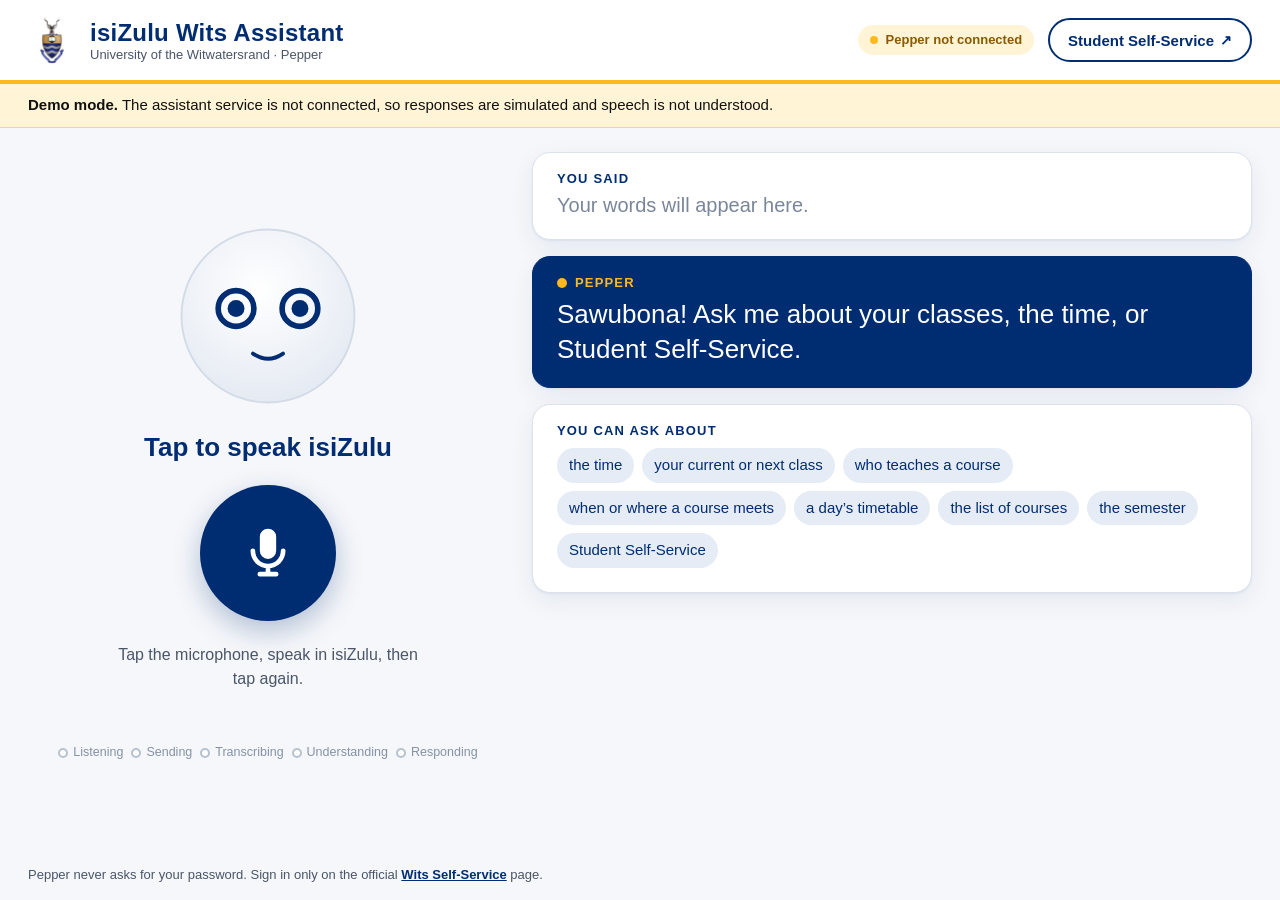
==== pepper_app/html/index.html @ 7b145fdd "Build isiZulu Wits Assistant: tablet UI, backend pipeline, Pepper package - frontend/: Vercel-deploy" ====
<!doctype html>
<html lang="en">
<head>
  <meta charset="utf-8">
  <meta name="viewport" content="width=device-width, initial-scale=1, viewport-fit=cover">
  <title>isiZulu Wits Assistant</title>
  <meta name="description" content="Speak isiZulu to Pepper: the tablet interface for the isiZulu Wits Assistant research project.">
  <meta name="theme-color" content="#002d72">
  <link rel="icon" type="image/png" href="assets/favicon.png">
  <link rel="stylesheet" href="css/styles.css">
</head>
<body data-state="idle" data-mode="student">
  <header class="topbar">
    <button class="brand" id="brand" type="button" title="isiZulu Wits Assistant">
      <img class="brand-crest" src="assets/wits-crest.png" alt="" width="48" height="48">
      <span class="brand-text">
        <span class="brand-title">isiZulu Wits Assistant</span>
        <span class="brand-sub">University of the Witwatersrand &middot; Pepper</span>
      </span>
    </button>
    <div class="topbar-actions">
      <span class="pill" id="connection" data-status="checking">Connecting&hellip;</span>
      <a class="btn btn-outline" id="selfServiceTop" href="https://self-service.wits.ac.za/" target="_blank" rel="noopener noreferrer">
        Student Self-Service<span class="ext" aria-hidden="true">&#8599;</span>
      </a>
    </div>
  </header>

  <div class="banner" id="demoBanner" hidden>
    <strong>Demo mode.</strong> The assistant service is not connected, so responses are simulated and speech is not understood.
  </div>

  <main class="stage">
    <section class="robot-panel" aria-label="Speak to Pepper">
      <div class="pepper" aria-hidden="true">
        <svg viewBox="0 0 200 200" class="pepper-face" focusable="false">
          <defs>
            <radialGradient id="headShade" cx="45%" cy="35%" r="70%">
              <stop offset="0%" stop-color="#ffffff"/>
              <stop offset="100%" stop-color="#e3e9f2"/>
            </radialGradient>
          </defs>
          <circle cx="100" cy="100" r="92" fill="url(#headShade)" stroke="#d3dbe7" stroke-width="2"/>
          <g class="eyes">
            <g class="eye eye-left">
              <circle class="eye-ring" cx="66" cy="92" r="19"/>
              <circle class="eye-core" cx="66" cy="92" r="9"/>
            </g>
            <g class="eye eye-right">
              <circle class="eye-ring" cx="134" cy="92" r="19"/>
              <circle class="eye-core" cx="134" cy="92" r="9"/>
            </g>
          </g>
          <path class="mouth" d="M84 140 Q100 151 116 140"/>
        </svg>
      </div>

      <p class="state-label" id="stateLabel" role="status" aria-live="polite">Tap to speak isiZulu</p>

      <button class="mic" id="micButton" type="button" aria-pressed="false" aria-label="Start speaking">
        <span class="mic-halo" id="micHalo" aria-hidden="true"></span>
        <svg class="mic-icon icon-mic" viewBox="0 0 24 24" aria-hidden="true" focusable="false">
          <path d="M12 15a3.5 3.5 0 0 0 3.5-3.5v-6a3.5 3.5 0 1 0-7 0v6A3.5 3.5 0 0 0 12 15Z"/>
          <path d="M18.5 11.5a6.5 6.5 0 0 1-13 0M12 18v3.5M8.5 21.5h7" fill="none" stroke-width="2" stroke-linecap="round"/>
        </svg>
        <svg class="mic-icon icon-stop" viewBox="0 0 24 24" aria-hidden="true" focusable="false">
          <rect x="6.5" y="6.5" width="11" height="11" rx="2.5"/>
        </svg>
        <span class="mic-spinner" aria-hidden="true"></span>
      </button>

      <p class="mic-hint" id="micHint">Tap the microphone, speak in isiZulu, then tap again.</p>
      <p class="timer" id="timer" aria-hidden="true">0:00</p>

      <ol class="steps" id="steps" aria-label="Progress">
        <li data-step="listening"><span class="dot"></span>Listening</li>
        <li data-step="uploading"><span class="dot"></span>Sending</li>
        <li data-step="transcribing"><span class="dot"></span>Transcribing</li>
        <li data-step="classifying"><span class="dot"></span>Understanding</li>
        <li data-step="executing"><span class="dot"></span>Responding</li>
      </ol>
    </section>

    <section class="conversation" aria-label="Conversation">
      <article class="card card-heard">
        <h2 class="card-label">You said</h2>
        <p class="transcript is-empty" id="transcript">Your words will appear here.</p>
      </article>

      <article class="card card-reply">
        <h2 class="card-label"><span class="speaker-dot" aria-hidden="true"></span>Pepper</h2>
        <p class="response" id="response">Sawubona! Ask me about your classes, the time, or Student Self-Service.</p>
      </article>

      <article class="card card-result" id="resultCard" hidden></article>

      <article class="card card-tips" id="tips">
        <h2 class="card-label">You can ask about</h2>
        <ul class="chips">
          <li>the time</li>
          <li>your current or next class</li>
          <li>who teaches a course</li>
          <li>when or where a course meets</li>
          <li>a day&rsquo;s timetable</li>
          <li>the list of courses</li>
          <li>the semester</li>
          <li>Student Self-Service</li>
        </ul>
      </article>
    </section>
  </main>

  <section class="research" id="research" hidden aria-label="Research panel">
    <div class="research-head">
      <h2>Research mode</h2>
      <p class="research-note">Technical details for controlled sessions. Students never see this panel.</p>
      <button class="btn btn-outline btn-small" id="exitResearch" type="button">Exit research mode</button>
    </div>

    <div class="research-grid">
      <div class="panel">
        <h3>Pipeline</h3>
        <div class="field">
          <span class="field-label" id="branchLabel">Intent branch</span>
          <div class="segmented" role="radiogroup" aria-labelledby="branchLabel" id="branchControl">
            <button type="button" role="radio" data-value="A" aria-checked="true">Branch A</button>
            <button type="button" role="radio" data-value="B" aria-checked="false">Branch B</button>
            <button type="button" role="radio" data-value="both" aria-checked="false">Compare both</button>
          </div>
          <p class="help" id="branchHelp">A: isiZulu &rarr; English translation &rarr; English classifier.</p>
        </div>
        <div class="field" id="primaryField" hidden>
          <label class="field-label" for="primarySelect">Pepper executes</label>
          <select id="primarySelect">
            <option value="A">Branch A prediction</option>
            <option value="B">Branch B prediction</option>
          </select>
        </div>
        <div class="field">
          <label class="field-label" for="sessionId">Session ID</label>
          <div class="input-row">
            <input id="sessionId" type="text" autocomplete="off" spellcheck="false">
            <button class="btn btn-outline btn-small" id="newSession" type="button">New</button>
          </div>
        </div>
        <label class="check"><input type="checkbox" id="logTrials"> Log trials to the research CSV</label>
        <label class="check"><input type="checkbox" id="saveAudio"> Save audio with logged trials</label>
        <label class="check"><input type="checkbox" id="speakAloud"> Read responses aloud in this browser</label>
      </div>

      <div class="panel">
        <h3>Ground truth <span class="muted">(optional)</span></h3>
        <div class="field">
          <label class="field-label" for="refTranscript">Reference transcript</label>
          <input id="refTranscript" type="text" autocomplete="off" spellcheck="false" placeholder="What the participant actually said">
        </div>
        <div class="field">
          <label class="field-label" for="trueIntent">True intent</label>
          <select id="trueIntent"><option value="">&mdash; not labelled &mdash;</option></select>
        </div>
        <div class="field-pair">
          <div class="field">
            <label class="field-label" for="trueCourse">True course</label>
            <select id="trueCourse"><option value="">&mdash;</option></select>
          </div>
          <div class="field">
            <label class="field-label" for="trueWeekday">True weekday</label>
            <select id="trueWeekday">
              <option value="">&mdash;</option>
              <option value="monday">Monday</option><option value="tuesday">Tuesday</option>
              <option value="wednesday">Wednesday</option><option value="thursday">Thursday</option>
              <option value="friday">Friday</option><option value="saturday">Saturday</option>
              <option value="sunday">Sunday</option><option value="today">Today</option>
              <option value="tomorrow">Tomorrow</option>
            </select>
          </div>
        </div>
        <label class="check"><input type="checkbox" id="clearTruth" checked> Clear after each trial</label>
      </div>

      <div class="panel">
        <h3>Bypass ASR</h3>
        <p class="help">Developer fallback: send a typed transcript straight to the intent branch(es).</p>
        <form id="textForm" class="field">
          <label class="field-label" for="textInput">Transcript</label>
          <textarea id="textInput" rows="2" spellcheck="false" placeholder="e.g. a verified isiZulu command"></textarea>
          <button class="btn btn-primary btn-small" type="submit">Send transcript</button>
        </form>
      </div>

      <div class="panel">
        <h3>Backend</h3>
        <form id="apiForm" class="field">
          <label class="field-label" for="apiUrl">API base URL</label>
          <div class="input-row">
            <input id="apiUrl" type="url" autocomplete="off" spellcheck="false">
            <button class="btn btn-outline btn-small" type="submit">Connect</button>
          </div>
        </form>
        <dl class="engines" id="engines"><dt>Status</dt><dd>Checking&hellip;</dd></dl>
        <p class="warning" id="devWarning" hidden>Development stand-ins are active. Their output is for plumbing tests only and is excluded from reports.</p>
      </div>

      <div class="panel panel-wide">
        <h3>Last trial</h3>
        <div id="trialDetail"><p class="muted">No trial yet.</p></div>
      </div>

      <div class="panel panel-wide">
        <div class="panel-head">
          <h3>This session</h3>
          <div class="panel-actions">
            <a class="btn btn-outline btn-small" id="exportCsv" href="#" target="_blank" rel="noopener">Download research CSV</a>
            <button class="btn btn-outline btn-small" id="exportJson" type="button">Download session JSON</button>
          </div>
        </div>
        <div id="history"><p class="muted">Trials you run appear here.</p></div>
      </div>
    </div>
  </section>

  <footer class="footer">
    <p>Pepper never asks for your password. Sign in only on the official
      <a href="https://self-service.wits.ac.za/" target="_blank" rel="noopener noreferrer">Wits Self-Service</a> page.</p>
    <p class="sample-note" id="sampleNote" hidden>Timetable shows sample data.</p>
  </footer>

  <script src="js/env.js"></script>
  <script src="js/config.js"></script>
  <script src="js/api.js"></script>
  <script src="js/recorder.js"></script>
  <script src="js/pepper.js"></script>
  <script src="js/demo.js"></script>
  <script src="js/ui.js"></script>
  <script src="js/app.js"></script>
</body>
</html>
---- pepper_app/html/css/styles.css ----
/* isiZulu Wits Assistant: tablet interface styles.
   Custom properties are used for maintainability; scripts/sync_pepper_html.py
   inlines them for the Pepper copy so older tablet WebViews render correctly.
   Layout uses flexbox and margins (no CSS grid / flex gap) for the same reason. */

/* Heading font. Proprietary font files are NOT committed: drop licensed files
   into assets/fonts/ (see assets/fonts/README.md). Missing files fall back. */
@font-face {
  font-family: "Europa Grotesk SH";
  font-weight: 700;
  font-style: normal;
  font-display: swap;
  src: local("Europa Grotesk SH Bold"), local("EuropaGroteskSH-Bold"),
       url("../assets/fonts/EuropaGroteskSH-Bold.woff2") format("woff2"),
       url("../assets/fonts/EuropaGroteskSH-Bold.woff") format("woff");
}
@font-face {
  font-family: "Grotesk";
  font-weight: 700;
  font-style: normal;
  font-display: swap;
  src: local("Grotesk Medium"), local("Grotesk-Medium"),
       url("../assets/fonts/Grotesk-Medium.ttf") format("truetype");
}

:root {
  --blue: #002d72;
  --blue-dark: #00204f;
  --blue-soft: #e6ecf6;
  --gold: #ffb91c;
  --gold-dark: #8a5a00;
  --gold-soft: #fff4d6;
  --white: #ffffff;
  --ink: #111111;
  --ink-muted: #4a5568;
  --bg: #f5f7fa;
  --line: #dbe2ec;
  --danger: #b42318;
  --danger-soft: #fdecea;
  --ok: #1d7a46;
  --ok-soft: #e5f4ec;

  --font-heading: "Europa Grotesk SH", "Grotesk", "Arial Narrow", Arial, sans-serif;
  --font-body: -apple-system, BlinkMacSystemFont, "Segoe UI", Roboto, "Helvetica Neue", Arial, sans-serif;
  --font-mono: ui-monospace, SFMono-Regular, Menlo, Consolas, monospace;

  --radius: 18px;
  --radius-small: 10px;
  --shadow: 0 1px 2px rgba(0, 45, 114, 0.06), 0 8px 24px rgba(0, 45, 114, 0.07);
}

*, *::before, *::after { box-sizing: border-box; }

html { -webkit-text-size-adjust: 100%; }

body {
  margin: 0;
  min-height: 100vh;
  display: flex;
  flex-direction: column;
  background: #f5f7fa;
  color: #111111;
  font-family: -apple-system, BlinkMacSystemFont, "Segoe UI", Roboto, "Helvetica Neue", Arial, sans-serif;
  font-size: 16px;
  line-height: 1.5;
  -webkit-font-smoothing: antialiased;
}

h1, h2, h3 { font-family: "Europa Grotesk SH", "Grotesk", "Arial Narrow", Arial, sans-serif; font-weight: 700; margin: 0; line-height: 1.2; }

[hidden] { display: none !important; }

a { color: #002d72; }

:focus { outline: none; }
:focus-visible { outline: 3px solid #ffb91c; outline-offset: 3px; }
button:focus-visible, a:focus-visible { outline: 3px solid #ffb91c; outline-offset: 3px; }

/* ---------- Buttons ---------- */
.btn {
  display: inline-flex;
  align-items: center;
  justify-content: center;
  min-height: 44px;
  padding: 0 18px;
  border-radius: 999px;
  border: 2px solid transparent;
  font: 600 15px/1 -apple-system, BlinkMacSystemFont, "Segoe UI", Roboto, "Helvetica Neue", Arial, sans-serif;
  text-decoration: none;
  cursor: pointer;
  white-space: nowrap;
  -webkit-tap-highlight-color: transparent;
}
.btn-primary { background: #002d72; color: #ffffff; }
.btn-primary:hover { background: #00204f; }
.btn-gold { background: #ffb91c; color: #111111; }
.btn-gold:hover { background: #f2aa00; }
.btn-outline { background: #ffffff; color: #002d72; border-color: #002d72; }
.btn-outline:hover { background: #e6ecf6; }
.btn-small { min-height: 36px; padding: 0 14px; font-size: 14px; }
.btn-large { min-height: 56px; padding: 0 28px; font-size: 18px; }
.ext { margin-left: 6px; font-size: 0.95em; }

/* ---------- Top bar ---------- */
.topbar {
  display: flex;
  align-items: center;
  justify-content: space-between;
  padding: 12px 28px;
  background: #ffffff;
  border-bottom: 4px solid #ffb91c;
}
.brand {
  display: flex;
  align-items: center;
  padding: 4px 8px 4px 0;
  border: 0;
  background: none;
  color: inherit;
  text-align: left;
  cursor: default;
  -webkit-user-select: none;
  user-select: none;
  -webkit-touch-callout: none;
  -webkit-tap-highlight-color: transparent;
}
.brand-crest { width: 48px; height: 48px; object-fit: contain; margin-right: 14px; }
.brand-text { display: flex; flex-direction: column; }
.brand-title { font-family: "Europa Grotesk SH", "Grotesk", "Arial Narrow", Arial, sans-serif; font-weight: 700; font-size: 24px; color: #002d72; letter-spacing: 0.01em; }
.brand-sub { font-size: 13px; color: #4a5568; }
.topbar-actions { display: flex; align-items: center; }
.topbar-actions > * + * { margin-left: 14px; }

.pill {
  display: inline-flex;
  align-items: center;
  height: 30px;
  padding: 0 12px;
  border-radius: 999px;
  background: #f5f7fa;
  color: #4a5568;
  font-size: 13px;
  font-weight: 600;
  white-space: nowrap;
}
.pill::before {
  content: "";
  width: 8px; height: 8px;
  margin-right: 8px;
  border-radius: 50%;
  background: #9aa5b5;
}
.pill[data-status="connected"] { background: #e5f4ec; color: #1d7a46; }
.pill[data-status="connected"]::before { background: #1d7a46; }
.pill[data-status="demo"] { background: #fff4d6; color: #8a5a00; }
.pill[data-status="demo"]::before { background: #ffb91c; }
.pill[data-status="pepper"] { background: #e6ecf6; color: #002d72; }
.pill[data-status="pepper"]::before { background: #002d72; }

.banner {
  padding: 10px 28px;
  background: #fff4d6;
  color: #111111;
  font-size: 15px;
  border-bottom: 1px solid #f3d98c;
}

/* ---------- Main stage ---------- */
.stage {
  flex: 1 0 auto;
  display: flex;
  align-items: stretch;
  padding: 24px 28px;
}

.robot-panel {
  flex: 0 0 40%;
  max-width: 480px;
  display: flex;
  flex-direction: column;
  align-items: center;
  justify-content: center;
  padding: 16px 8px 8px;
  margin-right: 24px;
  text-align: center;
}

.conversation {
  flex: 1 1 auto;
  min-width: 0;
  display: flex;
  flex-direction: column;
}
.conversation > .card + .card { margin-top: 16px; }

/* ---------- Pepper face ---------- */
.pepper { width: 188px; height: 188px; }
.pepper-face { width: 100%; height: 100%; display: block; }
.eye { transform-box: fill-box; transform-origin: center; animation: blink 6s infinite; }
.eye-ring { fill: none; stroke: #002d72; stroke-width: 6; transition: stroke 0.3s; }
.eye-core { fill: #002d72; transition: fill 0.3s; }
.mouth { fill: none; stroke: #002d72; stroke-width: 4; stroke-linecap: round; }

@keyframes blink {
  0%, 92%, 100% { transform: scaleY(1); }
  95% { transform: scaleY(0.1); }
}
@keyframes spin { to { transform: rotate(360deg); } }
@keyframes pulse {
  0% { transform: scale(1); opacity: 0.55; }
  100% { transform: scale(1.55); opacity: 0; }
}
@keyframes glow {
  0%, 100% { opacity: 1; }
  50% { opacity: 0.45; }
}

body[data-state="listening"] .eye-ring { stroke: #ffb91c; }
body[data-state="listening"] .eye-core { fill: #ffb91c; }
body[data-state="listening"] .eye { animation: none; }

body[data-state="uploading"] .eye-ring,
body[data-state="transcribing"] .eye-ring,
body[data-state="classifying"] .eye-ring,
body[data-state="executing"] .eye-ring {
  stroke-dasharray: 30 10;
  transform-box: fill-box;
  transform-origin: center;
  animation: spin 1.4s linear infinite;
}
body[data-state="uploading"] .eye,
body[data-state="transcribing"] .eye,
body[data-state="classifying"] .eye,
body[data-state="executing"] .eye { animation: none; }

body[data-state="error"] .eye-ring { stroke: #9aa5b5; }
body[data-state="error"] .eye-core { fill: #9aa5b5; }

/* ---------- State label & mic ---------- */
.state-label {
  margin: 18px 0 18px;
  min-height: 34px;
  font-family: "Europa Grotesk SH", "Grotesk", "Arial Narrow", Arial, sans-serif;
  font-weight: 700;
  font-size: 26px;
  color: #002d72;
}
body[data-state="error"] .state-label { color: #b42318; }

.mic {
  position: relative;
  width: 136px;
  height: 136px;
  border-radius: 50%;
  border: 0;
  background: #002d72;
  color: #ffffff;
  cursor: pointer;
  box-shadow: 0 10px 28px rgba(0, 45, 114, 0.28);
  transition: background 0.2s, transform 0.15s;
  -webkit-tap-highlight-color: transparent;
}
.mic:hover { background: #00204f; }
.mic:active { transform: scale(0.97); }
.mic:focus-visible { outline: 4px solid #ffb91c; outline-offset: 6px; }
.mic[disabled] { cursor: progress; }

.mic-icon { position: relative; width: 56px; height: 56px; fill: currentColor; stroke: currentColor; z-index: 1; }
.mic-icon.icon-mic path:first-child { stroke: none; }
.icon-stop { display: none; stroke: none; }

.mic-halo {
  position: absolute;
  top: 0; left: 0; right: 0; bottom: 0;
  border-radius: 50%;
  background: #ffb91c;
  opacity: 0;
  transition: transform 0.08s linear;
}

.mic-spinner {
  display: none;
  position: absolute;
  top: -8px; left: -8px; right: -8px; bottom: -8px;
  border-radius: 50%;
  border: 5px solid rgba(0, 45, 114, 0.15);
  border-top-color: #ffb91c;
  animation: spin 0.9s linear infinite;
}

body[data-state="listening"] .mic { background: #ffb91c; color: #002d72; }
body[data-state="listening"] .icon-mic { display: none; }
body[data-state="listening"] .icon-stop { display: block; margin: 0 auto; }
body[data-state="listening"] .mic-halo { opacity: 0.35; animation: pulse 1.6s ease-out infinite; }

body[data-state="uploading"] .mic,
body[data-state="transcribing"] .mic,
body[data-state="classifying"] .mic,
body[data-state="executing"] .mic { background: #6f86ad; box-shadow: none; }
body[data-state="uploading"] .mic-spinner,
body[data-state="transcribing"] .mic-spinner,
body[data-state="classifying"] .mic-spinner,
body[data-state="executing"] .mic-spinner { display: block; }

.mic-hint { margin: 22px 0 0; color: #4a5568; font-size: 16px; max-width: 320px; }
.timer {
  margin: 6px 0 0;
  min-height: 24px;
  font: 600 18px/24px ui-monospace, SFMono-Regular, Menlo, Consolas, monospace;
  color: #002d72;
  visibility: hidden;
}
body[data-state="listening"] .timer { visibility: visible; }

/* ---------- Progress steps ---------- */
.steps {
  display: flex;
  flex-wrap: wrap;
  justify-content: center;
  list-style: none;
  margin: 18px 0 0;
  padding: 0;
  font-size: 12.5px;
  color: #8592a6;
}
.steps li { display: flex; align-items: center; margin: 4px; white-space: nowrap; }
.steps .dot {
  width: 10px; height: 10px;
  margin-right: 5px;
  border-radius: 50%;
  border: 2px solid #b6c1d1;
  background: #ffffff;
}
.steps li[data-status="active"] { color: #002d72; font-weight: 700; }
.steps li[data-status="active"] .dot { border-color: #ffb91c; background: #ffb91c; animation: glow 1s ease-in-out infinite; }
.steps li[data-status="done"] { color: #002d72; }
.steps li[data-status="done"] .dot { border-color: #002d72; background: #002d72; }
.steps li[data-status="failed"] { color: #b42318; font-weight: 700; }
.steps li[data-status="failed"] .dot { border-color: #b42318; background: #b42318; }

/* ---------- Cards ---------- */
.card {
  background: #ffffff;
  border: 1px solid #dbe2ec;
  border-radius: 18px;
  padding: 18px 24px 20px;
  box-shadow: 0 1px 2px rgba(0, 45, 114, 0.06), 0 8px 24px rgba(0, 45, 114, 0.07);
}
.card-label {
  display: flex;
  align-items: center;
  margin-bottom: 6px;
  font-size: 13px;
  letter-spacing: 0.09em;
  text-transform: uppercase;
  color: #002d72;
}
.transcript { margin: 0; font-size: 24px; line-height: 1.35; color: #111111; word-wrap: break-word; }
.transcript.is-empty { color: #7a8699; font-size: 20px; }

.card-reply { background: #002d72; border-color: #002d72; color: #ffffff; }
.card-reply .card-label { color: #ffb91c; }
.speaker-dot { width: 10px; height: 10px; margin-right: 8px; border-radius: 50%; background: #ffb91c; }
.response { margin: 0; font-size: 26px; line-height: 1.35; font-weight: 500; }
body[data-state="error"] .card-reply { background: #ffffff; border-color: #b42318; color: #111111; }
body[data-state="error"] .card-reply .card-label { color: #b42318; }
body[data-state="error"] .speaker-dot { background: #b42318; }

.chips { display: flex; flex-wrap: wrap; list-style: none; margin: 4px -4px 0; padding: 0; }
.chips li {
  margin: 4px;
  padding: 6px 12px;
  border-radius: 999px;
  background: #e6ecf6;
  color: #002d72;
  font-size: 15px;
}

/* ---------- Result card ---------- */
.result-head { display: flex; align-items: baseline; flex-wrap: wrap; margin-bottom: 10px; }
.code-badge {
  display: inline-block;
  margin-right: 12px;
  padding: 3px 10px;
  border-radius: 8px;
  background: #ffb91c;
  color: #111111;
  font: 700 15px/1.4 ui-monospace, SFMono-Regular, Menlo, Consolas, monospace;
}
.result-title { font-size: 22px; color: #002d72; }
.result-meta { margin: 0 0 10px; color: #4a5568; }
.result-meta strong { color: #111111; }
.big-clock { font-family: "Europa Grotesk SH", "Grotesk", "Arial Narrow", Arial, sans-serif; font-weight: 700; font-size: 64px; line-height: 1; color: #002d72; }
.big-date { margin-top: 6px; color: #4a5568; font-size: 18px; }

.table { width: 100%; border-collapse: collapse; font-size: 16px; }
.table th, .table td { padding: 9px 10px; text-align: left; border-bottom: 1px solid #dbe2ec; vertical-align: top; }
.table th { font-size: 12px; text-transform: uppercase; letter-spacing: 0.06em; color: #4a5568; font-weight: 700; }
.table tr.is-highlight td { background: #fff4d6; }
.table .mono { font-family: ui-monospace, SFMono-Regular, Menlo, Consolas, monospace; font-size: 14px; }
.course-list { list-style: none; margin: 0; padding: 0; }
.course-list li { display: flex; align-items: center; padding: 8px 0; border-bottom: 1px solid #dbe2ec; }
.course-list li:last-child { border-bottom: 0; }
.link-card p { margin: 10px 0 0; color: #4a5568; font-size: 15px; }

/* ---------- Research panel ---------- */
.research {
  margin: 0 28px 24px;
  padding: 20px 24px 24px;
  background: #ffffff;
  border: 2px dashed #b6c1d1;
  border-radius: 18px;
}
.research-head { display: flex; align-items: center; flex-wrap: wrap; margin-bottom: 14px; }
.research-head h2 { font-size: 22px; color: #002d72; margin-right: 16px; }
.research-note { flex: 1 1 260px; margin: 0; color: #4a5568; font-size: 14px; }
.research-grid { display: flex; flex-wrap: wrap; margin: 0 -8px; }
.panel {
  flex: 1 1 280px;
  min-width: 0;
  margin: 8px;
  padding: 16px 18px;
  border: 1px solid #dbe2ec;
  border-radius: 10px;
  background: #fbfcfe;
}
.panel-wide { flex-basis: 100%; }
.panel h3 { font-size: 16px; color: #002d72; margin-bottom: 10px; }
.panel-head { display: flex; align-items: center; justify-content: space-between; flex-wrap: wrap; margin-bottom: 8px; }
.panel-head h3 { margin-bottom: 0; }
.panel-actions > * { margin: 4px 0 4px 8px; }
.muted { color: #4a5568; font-weight: 400; }
.help { margin: 6px 0 0; color: #4a5568; font-size: 13px; }
.warning { margin: 10px 0 0; padding: 8px 10px; border-radius: 8px; background: #fff4d6; color: #111111; font-size: 13px; }

.field { margin-bottom: 12px; }
.field-label { display: block; margin-bottom: 4px; font-size: 13px; font-weight: 600; color: #111111; }
.field-pair { display: flex; margin: 0 -6px; }
.field-pair > .field { flex: 1 1 0; min-width: 0; margin-left: 6px; margin-right: 6px; }
.input-row { display: flex; }
.input-row > input { flex: 1 1 auto; min-width: 0; margin-right: 8px; }

input[type="text"], input[type="url"], select, textarea {
  width: 100%;
  min-height: 38px;
  padding: 7px 10px;
  border: 1px solid #b6c1d1;
  border-radius: 8px;
  background: #ffffff;
  color: #111111;
  font: 15px/1.4 -apple-system, BlinkMacSystemFont, "Segoe UI", Roboto, "Helvetica Neue", Arial, sans-serif;
}
textarea { resize: vertical; margin-bottom: 8px; }
input:focus-visible, select:focus-visible, textarea:focus-visible { outline: 3px solid #ffb91c; outline-offset: 1px; border-color: #002d72; }

.check { display: flex; align-items: center; margin: 6px 0; font-size: 14px; cursor: pointer; }
.check input { width: 18px; height: 18px; margin: 0 8px 0 0; accent-color: #002d72; }

.segmented { display: flex; border: 2px solid #002d72; border-radius: 10px; overflow: hidden; }
.segmented button {
  flex: 1 1 0;
  min-height: 38px;
  padding: 0 8px;
  border: 0;
  border-left: 1px solid #002d72;
  background: #ffffff;
  color: #002d72;
  font: 600 14px/1 -apple-system, BlinkMacSystemFont, "Segoe UI", Roboto, "Helvetica Neue", Arial, sans-serif;
  cursor: pointer;
}
.segmented button:first-child { border-left: 0; }
.segmented button[aria-checked="true"] { background: #002d72; color: #ffffff; }
.segmented button:focus-visible { outline-offset: -4px; }

.engines { display: flex; flex-wrap: wrap; margin: 4px 0 0; font-size: 13px; }
.engines dt { flex: 0 0 38%; margin: 0; padding: 3px 0; color: #4a5568; }
.engines dd { flex: 0 0 62%; margin: 0; padding: 3px 0; font-family: ui-monospace, SFMono-Regular, Menlo, Consolas, monospace; word-break: break-word; }

.detail-table { width: 100%; border-collapse: collapse; font-size: 14px; }
.detail-table th, .detail-table td { padding: 7px 8px; border-bottom: 1px solid #dbe2ec; text-align: left; vertical-align: top; }
.detail-table th { width: 22%; color: #4a5568; font-weight: 600; }
.detail-table thead th { color: #002d72; font-size: 13px; text-transform: uppercase; letter-spacing: 0.05em; }
.detail-table td { font-family: ui-monospace, SFMono-Regular, Menlo, Consolas, monospace; font-size: 13px; word-break: break-word; }
.detail-table td.text { font-family: -apple-system, BlinkMacSystemFont, "Segoe UI", Roboto, "Helvetica Neue", Arial, sans-serif; font-size: 14px; }
.table-scroll { overflow-x: auto; -webkit-overflow-scrolling: touch; }

.tag { display: inline-block; padding: 2px 8px; border-radius: 6px; font: 700 12px/1.5 -apple-system, BlinkMacSystemFont, "Segoe UI", Roboto, "Helvetica Neue", Arial, sans-serif; }
.tag-ok { background: #e5f4ec; color: #1d7a46; }
.tag-bad { background: #fdecea; color: #b42318; }
.tag-warn { background: #fff4d6; color: #8a5a00; }
.tag-neutral { background: #e6ecf6; color: #002d72; }

/* ---------- Footer ---------- */
.footer {
  display: flex;
  flex-wrap: wrap;
  justify-content: space-between;
  padding: 10px 28px 14px;
  color: #4a5568;
  font-size: 13px;
}
.footer p { margin: 2px 0; }
.footer a { font-weight: 600; }
.detail-table .tag { white-space: nowrap; }
.sample-note { font-weight: 600; color: #8a5a00; }

/* ---------- Responsive ---------- */
@media (max-width: 900px) {
  .stage { flex-direction: column; padding: 16px; }
  .robot-panel { flex: none; max-width: none; margin: 0 0 16px; padding: 8px 0; }
  .pepper { width: 140px; height: 140px; }
  .topbar { padding: 10px 16px; }
  .research { margin: 0 16px 16px; padding: 16px; }
  .banner, .footer { padding-left: 16px; padding-right: 16px; }
}
@media (max-width: 600px) {
  .brand-sub { display: none; }
  .brand-title { font-size: 19px; }
  .brand-crest { width: 40px; height: 40px; margin-right: 10px; }
  #selfServiceTop { display: none; }
  .state-label { font-size: 22px; margin: 12px 0; }
  .mic { width: 112px; height: 112px; }
  .mic-icon { width: 46px; height: 46px; }
  .transcript { font-size: 20px; }
  .response { font-size: 21px; }
  .card { padding: 14px 16px 16px; }
  .field-pair { display: block; margin: 0; }
  .field-pair > .field { margin-left: 0; margin-right: 0; }
  .big-clock { font-size: 48px; }
}
@media (prefers-reduced-motion: reduce) {
  *, *::before, *::after { animation-duration: 0.001s !important; animation-iteration-count: 1 !important; transition: none !important; }
}
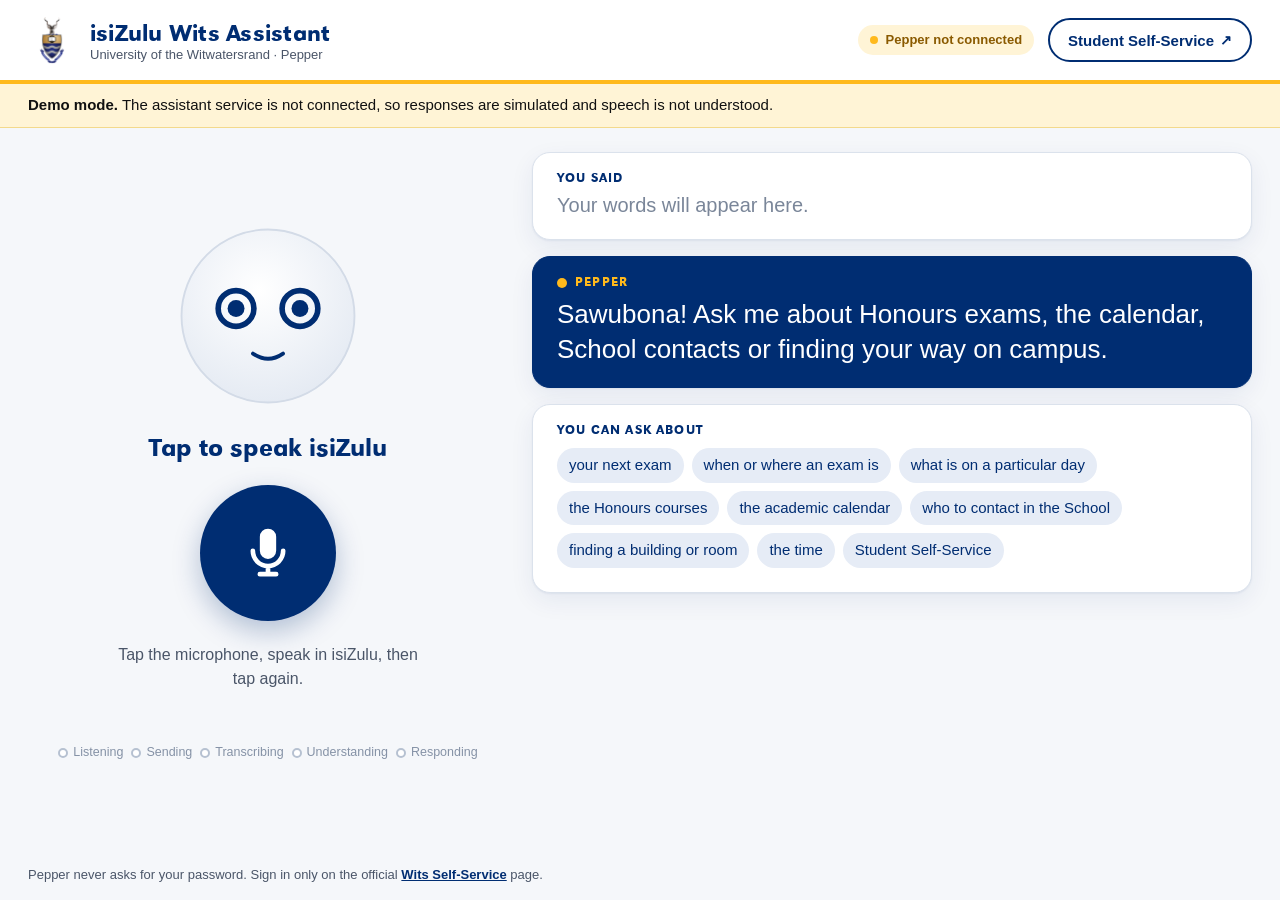
==== commit b73c2a11: "Replace sample data with real Wits data; add contacts and directions - courses.json: the 11 Honours " ====
--- a/pepper_app/html/index.html
+++ b/pepper_app/html/index.html
@@ -89,7 +89,7 @@
 
       <article class="card card-reply">
         <h2 class="card-label"><span class="speaker-dot" aria-hidden="true"></span>Pepper</h2>
-        <p class="response" id="response">Sawubona! Ask me about your classes, the time, or Student Self-Service.</p>
+        <p class="response" id="response">Sawubona! Ask me about Honours exams, the calendar, School contacts or finding your way on campus.</p>
       </article>
 
       <article class="card card-result" id="resultCard" hidden></article>
@@ -97,13 +97,14 @@
       <article class="card card-tips" id="tips">
         <h2 class="card-label">You can ask about</h2>
         <ul class="chips">
+          <li>your next exam</li>
+          <li>when or where an exam is</li>
+          <li>what is on a particular day</li>
+          <li>the Honours courses</li>
+          <li>the academic calendar</li>
+          <li>who to contact in the School</li>
+          <li>finding a building or room</li>
           <li>the time</li>
-          <li>your current or next class</li>
-          <li>who teaches a course</li>
-          <li>when or where a course meets</li>
-          <li>a day&rsquo;s timetable</li>
-          <li>the list of courses</li>
-          <li>the semester</li>
           <li>Student Self-Service</li>
         </ul>
       </article>
--- a/pepper_app/html/css/styles.css
+++ b/pepper_app/html/css/styles.css
@@ -403,6 +403,61 @@
 .course-list li:last-child { border-bottom: 0; }
 .link-card p { margin: 10px 0 0; color: #4a5568; font-size: 15px; }
 
+.kind-note { color: #4a5568; font-size: 14px; }
+.exam { margin-top: 12px; padding: 12px 14px; border-left: 5px solid #ffb91c; border-radius: 8px; background: #fff4d6; }
+.exam p { margin: 0; }
+.exam-kind { font-size: 12px; font-weight: 700; letter-spacing: 0.06em; text-transform: uppercase; color: #8a5a00; }
+.exam-when { margin-top: 2px !important; font-size: 18px; }
+.exam-where { margin-top: 2px !important; color: #4a5568; }
+
+.contact + .contact { margin-top: 14px; padding-top: 14px; border-top: 1px solid #dbe2ec; }
+.contact-role { margin: 0 0 2px; font-size: 12px; font-weight: 700; letter-spacing: 0.06em; text-transform: uppercase; color: #8a5a00; }
+.contact-lines { list-style: none; margin: 6px 0 0; padding: 0; font-size: 16px; }
+.contact-lines li { padding: 2px 0; }
+
+.campus-map { margin: 14px 0 0; }
+.map-scroll {
+  position: relative;
+  height: 340px;
+  overflow: auto;
+  -webkit-overflow-scrolling: touch;
+  border: 1px solid #dbe2ec;
+  border-radius: 10px;
+  background: #e9edf2;
+}
+.map-frame { position: relative; width: 1500px; }
+.map-frame img { display: block; width: 100%; height: auto; }
+.map-scroll.is-full { height: auto; overflow: hidden; }
+.map-scroll.is-full .map-frame { width: 100%; }
+.pin { position: absolute; width: 0; height: 0; }
+.pin-dot {
+  position: absolute;
+  left: -11px; top: -11px;
+  width: 22px; height: 22px;
+  border-radius: 50%;
+  border: 4px solid #ffffff;
+  box-shadow: 0 0 0 2px rgba(0, 0, 0, 0.25), 0 2px 6px rgba(0, 0, 0, 0.3);
+}
+.pin-target .pin-dot { background: #b42318; animation: glow 1.2s ease-in-out infinite; }
+.pin-here .pin-dot { background: #002d72; }
+.pin-label {
+  position: absolute;
+  left: 16px; top: -12px;
+  padding: 2px 8px;
+  border-radius: 6px;
+  background: #ffffff;
+  color: #111111;
+  font-size: 13px;
+  font-weight: 700;
+  white-space: nowrap;
+  box-shadow: 0 1px 4px rgba(0, 0, 0, 0.25);
+}
+.campus-map figcaption { display: flex; flex-wrap: wrap; align-items: center; margin-top: 8px; font-size: 14px; color: #4a5568; }
+.campus-map figcaption > * { margin: 4px 14px 4px 0; }
+.legend::before { content: ""; display: inline-block; width: 12px; height: 12px; margin-right: 6px; border-radius: 50%; vertical-align: -1px; }
+.legend-here::before { background: #002d72; }
+.legend-target::before { background: #b42318; }
+
 /* ---------- Research panel ---------- */
 .research {
   margin: 0 28px 24px;
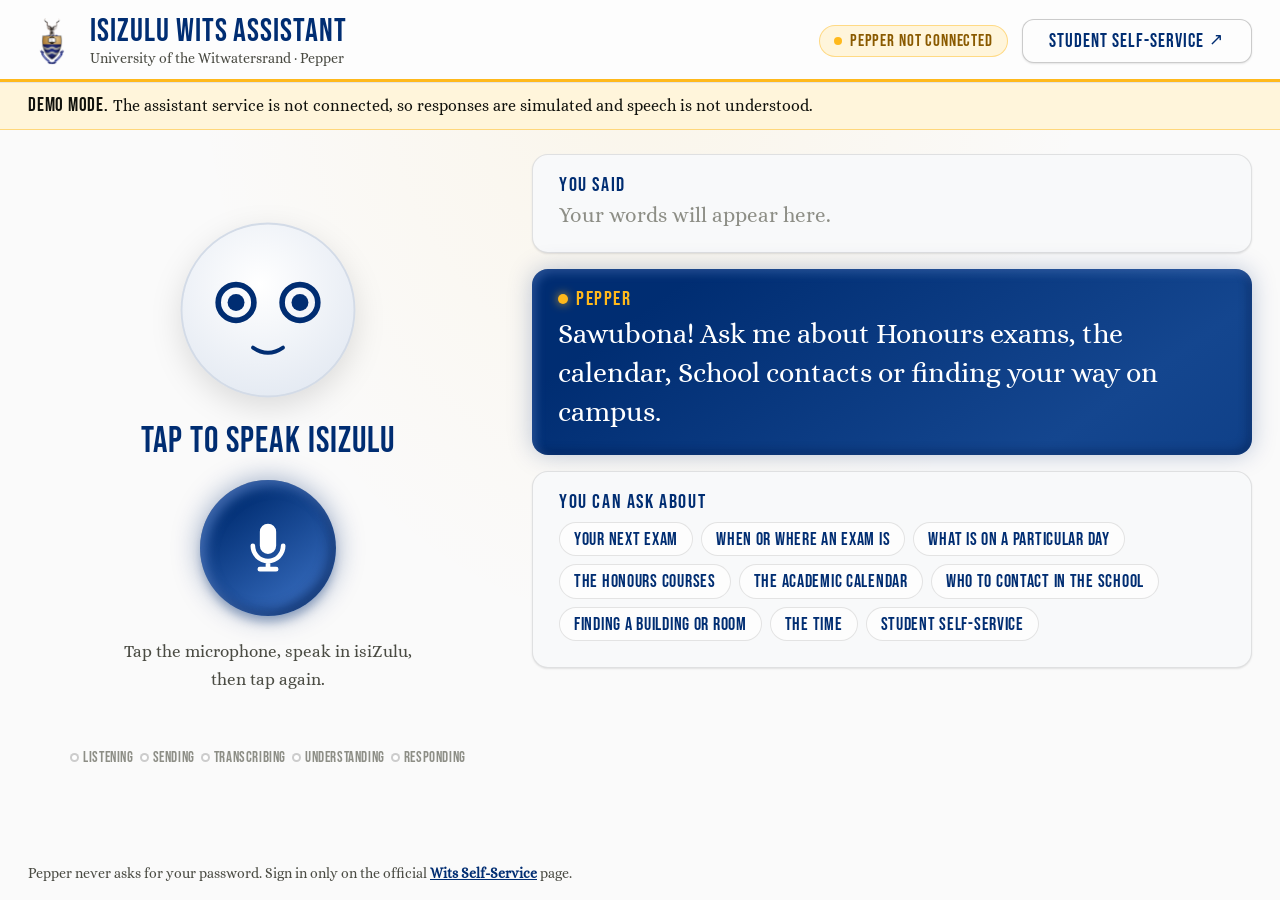
==== commit 6bafaaa8: "Restyle the tablet UI in the portfolio style, light mode only Bebas Neue and Alice typography, gloss" ====
--- a/pepper_app/html/index.html
+++ b/pepper_app/html/index.html
@@ -6,6 +6,7 @@
   <title>isiZulu Wits Assistant</title>
   <meta name="description" content="Speak isiZulu to Pepper: the tablet interface for the isiZulu Wits Assistant research project.">
   <meta name="theme-color" content="#002d72">
+  <meta name="color-scheme" content="light only">
   <link rel="icon" type="image/png" href="assets/favicon.png">
   <link rel="stylesheet" href="css/styles.css">
 </head>
--- a/pepper_app/html/css/styles.css
+++ b/pepper_app/html/css/styles.css
@@ -1,10 +1,13 @@
-/* isiZulu Wits Assistant: tablet interface styles.
+/* isiZulu Wits Assistant: tablet interface styles, in the project owner's
+   portfolio style (Bebas Neue + Alice, glossy gradient buttons, bordered
+   lifting cards), light mode only. Accents: #ffb91c gold and #002d72 blue.
    Custom properties are used for maintainability; scripts/sync_pepper_html.py
    inlines them for the Pepper copy so older tablet WebViews render correctly.
    Layout uses flexbox and margins (no CSS grid / flex gap) for the same reason. */
 
-/* Heading font. Proprietary font files are NOT committed: drop licensed files
-   into assets/fonts/ (see assets/fonts/README.md). Missing files fall back. */
+@import url("https://fonts.googleapis.com/css2?family=Alice&family=Bebas+Neue&display=swap");
+
+/* Local fallbacks used when Google Fonts cannot be reached (e.g. offline on Pepper). */
 @font-face {
   font-family: "Europa Grotesk SH";
   font-weight: 700;
@@ -16,7 +19,7 @@
 }
 @font-face {
   font-family: "Grotesk";
-  font-weight: 700;
+  font-weight: 400 700;
   font-style: normal;
   font-display: swap;
   src: local("Grotesk Medium"), local("Grotesk-Medium"),
@@ -24,49 +27,78 @@
 }
 
 :root {
+  color-scheme: light only;
+
+  /* Portfolio light theme */
+  --bg: #fafafa;
+  --surface: #f8f9fa;
+  --surface-elevated: #fdfdfd;
+  --white: #ffffff;
+  --ink: #11120d;
+  --ink-muted: #4a4b43;
+  --line: rgba(0, 0, 0, 0.1);
+  --line-strong: rgba(0, 0, 0, 0.2);
+
+  /* Accents */
   --blue: #002d72;
-  --blue-dark: #00204f;
-  --blue-soft: #e6ecf6;
+  --blue-light: #2f63b3;
+  --blue-dark: #001d4a;
+  --blue-soft: #e8edf6;
   --gold: #ffb91c;
+  --gold-light: #ffd773;
   --gold-dark: #8a5a00;
-  --gold-soft: #fff4d6;
-  --white: #ffffff;
-  --ink: #111111;
-  --ink-muted: #4a5568;
-  --bg: #f5f7fa;
-  --line: #dbe2ec;
+  --gold-soft: #fff5db;
+
+  /* Status */
   --danger: #b42318;
   --danger-soft: #fdecea;
   --ok: #1d7a46;
   --ok-soft: #e5f4ec;
 
-  --font-heading: "Europa Grotesk SH", "Grotesk", "Arial Narrow", Arial, sans-serif;
+  --font-display: "Bebas Neue", "Grotesk", "Europa Grotesk SH", "Arial Narrow", Arial, sans-serif;
+  --font-heading: "Bebas Neue", "Grotesk", "Europa Grotesk SH", "Arial Narrow", Arial, sans-serif;
+  --font-text: "Alice", Georgia, "Times New Roman", serif;
   --font-body: -apple-system, BlinkMacSystemFont, "Segoe UI", Roboto, "Helvetica Neue", Arial, sans-serif;
   --font-mono: ui-monospace, SFMono-Regular, Menlo, Consolas, monospace;
 
-  --radius: 18px;
-  --radius-small: 10px;
-  --shadow: 0 1px 2px rgba(0, 45, 114, 0.06), 0 8px 24px rgba(0, 45, 114, 0.07);
-}
-
-*, *::before, *::after { box-sizing: border-box; }
-
-html { -webkit-text-size-adjust: 100%; }
+  --radius-sm: 4px;
+  --radius-md: 8px;
+  --radius-lg: 12px;
+  --radius-xl: 16px;
+  --radius: 16px;
+  --radius-small: 12px;
+
+  --shadow-sm: 0 1px 2px rgba(0, 0, 0, 0.1);
+  --shadow-md: 0 4px 6px rgba(0, 0, 0, 0.1);
+  --shadow-lg: 0 10px 15px rgba(0, 0, 0, 0.2);
+  --shadow: 0 1px 2px rgba(0, 0, 0, 0.1);
+  --glow-gold: 0 0 40px rgba(255, 185, 28, 0.35);
+  --glow-blue: 0 0 22px rgba(0, 45, 114, 0.35);
+}
+
+*, *::before, *::after {
+  box-sizing: border-box;
+  transition: background-color 0.3s ease, border-color 0.3s ease, color 0.3s ease;
+}
+
+html { -webkit-text-size-adjust: 100%; scroll-behavior: smooth; }
 
 body {
   margin: 0;
   min-height: 100vh;
   display: flex;
   flex-direction: column;
-  background: #f5f7fa;
-  color: #111111;
-  font-family: -apple-system, BlinkMacSystemFont, "Segoe UI", Roboto, "Helvetica Neue", Arial, sans-serif;
-  font-size: 16px;
-  line-height: 1.5;
+  background: radial-gradient(ellipse at top, rgba(255, 185, 28, 0.08), transparent 50%), #fafafa;
+  background-color: #fafafa;
+  color: #11120d;
+  font-family: "Alice", Georgia, "Times New Roman", serif;
+  font-size: 17px;
+  line-height: 1.6;
+  overflow-x: hidden;
   -webkit-font-smoothing: antialiased;
 }
 
-h1, h2, h3 { font-family: "Europa Grotesk SH", "Grotesk", "Arial Narrow", Arial, sans-serif; font-weight: 700; margin: 0; line-height: 1.2; }
+h1, h2, h3 { font-family: "Bebas Neue", "Grotesk", "Europa Grotesk SH", "Arial Narrow", Arial, sans-serif; font-weight: 400; margin: 0; line-height: 1.1; letter-spacing: 0.02em; color: #11120d; }
 
 [hidden] { display: none !important; }
 
@@ -75,6 +107,12 @@
 :focus { outline: none; }
 :focus-visible { outline: 3px solid #ffb91c; outline-offset: 3px; }
 button:focus-visible, a:focus-visible { outline: 3px solid #ffb91c; outline-offset: 3px; }
+
+/* ---------- Scrollbar ---------- */
+::-webkit-scrollbar { width: 8px; height: 8px; }
+::-webkit-scrollbar-track { background: #fafafa; }
+::-webkit-scrollbar-thumb { background: #ffb91c; border-radius: 9999px; }
+::-webkit-scrollbar-thumb:hover { background: #002d72; }
 
 /* ---------- Buttons ---------- */
 .btn {
@@ -82,24 +120,55 @@
   align-items: center;
   justify-content: center;
   min-height: 44px;
-  padding: 0 18px;
-  border-radius: 999px;
-  border: 2px solid transparent;
-  font: 600 15px/1 -apple-system, BlinkMacSystemFont, "Segoe UI", Roboto, "Helvetica Neue", Arial, sans-serif;
+  padding: 0 1.4em;
+  border-radius: 12px;
+  border: 1px solid transparent;
+  font: 400 19px/1 "Bebas Neue", "Grotesk", "Europa Grotesk SH", "Arial Narrow", Arial, sans-serif;
+  letter-spacing: 0.05em;
   text-decoration: none;
   cursor: pointer;
   white-space: nowrap;
   -webkit-tap-highlight-color: transparent;
-}
-.btn-primary { background: #002d72; color: #ffffff; }
-.btn-primary:hover { background: #00204f; }
-.btn-gold { background: #ffb91c; color: #111111; }
-.btn-gold:hover { background: #f2aa00; }
-.btn-outline { background: #ffffff; color: #002d72; border-color: #002d72; }
-.btn-outline:hover { background: #e6ecf6; }
-.btn-small { min-height: 36px; padding: 0 14px; font-size: 14px; }
-.btn-large { min-height: 56px; padding: 0 28px; font-size: 18px; }
-.ext { margin-left: 6px; font-size: 0.95em; }
+  transition: background-position 0.8s ease, transform 0.3s ease, box-shadow 0.3s ease, background-color 0.3s ease, border-color 0.3s ease, color 0.3s ease;
+}
+.btn-primary {
+  border: none;
+  color: #ffffff;
+  background-size: 280% auto;
+  background-image: linear-gradient(325deg, #002d72 0%, #2f63b3 55%, #002d72 90%);
+  box-shadow:
+    0 0 20px rgba(0, 45, 114, 0.35),
+    0 5px 5px -1px rgba(0, 45, 114, 0.25),
+    inset 4px 4px 8px rgba(120, 160, 230, 0.45),
+    inset -4px -4px 8px rgba(0, 20, 60, 0.4);
+}
+.btn-gold {
+  border: none;
+  color: #11120d;
+  background-size: 280% auto;
+  background-image: linear-gradient(325deg, #ffb91c 0%, #ffd773 55%, #ffb91c 90%);
+  box-shadow:
+    0 0 20px rgba(255, 185, 28, 0.45),
+    0 5px 5px -1px rgba(200, 130, 0, 0.25),
+    inset 4px 4px 8px rgba(255, 236, 180, 0.6),
+    inset -4px -4px 8px rgba(190, 120, 0, 0.35);
+}
+.btn-outline {
+  background: #fdfdfd;
+  color: #002d72;
+  border-color: rgba(0, 0, 0, 0.2);
+  box-shadow: 0 1px 2px rgba(0, 0, 0, 0.1);
+}
+.btn-small { min-height: 36px; padding: 0 1em; font-size: 17px; border-radius: 8px; }
+.btn-large { min-height: 58px; padding: 0 1.6em; font-size: 23px; }
+.ext { margin-left: 6px; font-size: 0.9em; }
+
+@media (hover: hover) {
+  .btn-primary:hover, .btn-gold:hover { background-position: right top; transform: translateY(-4px); }
+  .btn-primary:hover { box-shadow: 0 0 22px rgba(0, 45, 114, 0.35); }
+  .btn-gold:hover { box-shadow: 0 0 40px rgba(255, 185, 28, 0.35); }
+  .btn-outline:hover { border-color: #ffb91c; color: #001d4a; background: #ffffff; }
+}
 
 /* ---------- Top bar ---------- */
 .topbar {
@@ -107,8 +176,9 @@
   align-items: center;
   justify-content: space-between;
   padding: 12px 28px;
-  background: #ffffff;
-  border-bottom: 4px solid #ffb91c;
+  background: #fdfdfd;
+  border-bottom: 1px solid rgba(0, 0, 0, 0.1);
+  box-shadow: inset 0 -3px 0 #ffb91c;
 }
 .brand {
   display: flex;
@@ -126,21 +196,22 @@
 }
 .brand-crest { width: 48px; height: 48px; object-fit: contain; margin-right: 14px; }
 .brand-text { display: flex; flex-direction: column; }
-.brand-title { font-family: "Europa Grotesk SH", "Grotesk", "Arial Narrow", Arial, sans-serif; font-weight: 700; font-size: 24px; color: #002d72; letter-spacing: 0.01em; }
-.brand-sub { font-size: 13px; color: #4a5568; }
+.brand-title { font-family: "Bebas Neue", "Grotesk", "Europa Grotesk SH", "Arial Narrow", Arial, sans-serif; font-size: 32px; line-height: 1; color: #002d72; letter-spacing: 0.03em; }
+.brand-sub { margin-top: 2px; font-family: "Alice", Georgia, "Times New Roman", serif; font-size: 14px; color: #4a4b43; }
 .topbar-actions { display: flex; align-items: center; }
 .topbar-actions > * + * { margin-left: 14px; }
 
 .pill {
   display: inline-flex;
   align-items: center;
-  height: 30px;
-  padding: 0 12px;
-  border-radius: 999px;
-  background: #f5f7fa;
-  color: #4a5568;
-  font-size: 13px;
-  font-weight: 600;
+  height: 32px;
+  padding: 0 14px;
+  border: 1px solid rgba(0, 0, 0, 0.1);
+  border-radius: 9999px;
+  background: #f8f9fa;
+  color: #4a4b43;
+  font: 400 17px/1 "Bebas Neue", "Grotesk", "Europa Grotesk SH", "Arial Narrow", Arial, sans-serif;
+  letter-spacing: 0.05em;
   white-space: nowrap;
 }
 .pill::before {
@@ -148,22 +219,23 @@
   width: 8px; height: 8px;
   margin-right: 8px;
   border-radius: 50%;
-  background: #9aa5b5;
-}
-.pill[data-status="connected"] { background: #e5f4ec; color: #1d7a46; }
+  background: #9a9b93;
+}
+.pill[data-status="connected"] { background: #e5f4ec; color: #1d7a46; border-color: rgba(29, 122, 70, 0.2); }
 .pill[data-status="connected"]::before { background: #1d7a46; }
-.pill[data-status="demo"] { background: #fff4d6; color: #8a5a00; }
+.pill[data-status="demo"] { background: #fff5db; color: #8a5a00; border-color: rgba(255, 185, 28, 0.45); }
 .pill[data-status="demo"]::before { background: #ffb91c; }
-.pill[data-status="pepper"] { background: #e6ecf6; color: #002d72; }
+.pill[data-status="pepper"] { background: #e8edf6; color: #002d72; border-color: rgba(0, 45, 114, 0.2); }
 .pill[data-status="pepper"]::before { background: #002d72; }
 
 .banner {
   padding: 10px 28px;
-  background: #fff4d6;
-  color: #111111;
-  font-size: 15px;
-  border-bottom: 1px solid #f3d98c;
-}
+  background: #fff5db;
+  color: #11120d;
+  font-size: 16px;
+  border-bottom: 1px solid rgba(255, 185, 28, 0.5);
+}
+.banner strong { font: 400 19px/1 "Bebas Neue", "Grotesk", "Europa Grotesk SH", "Arial Narrow", Arial, sans-serif; letter-spacing: 0.04em; }
 
 /* ---------- Main stage ---------- */
 .stage {
@@ -194,7 +266,7 @@
 .conversation > .card + .card { margin-top: 16px; }
 
 /* ---------- Pepper face ---------- */
-.pepper { width: 188px; height: 188px; }
+.pepper { width: 188px; height: 188px; filter: drop-shadow(0 10px 15px rgba(0, 0, 0, 0.12)); }
 .pepper-face { width: 100%; height: 100%; display: block; }
 .eye { transform-box: fill-box; transform-origin: center; animation: blink 6s infinite; }
 .eye-ring { fill: none; stroke: #002d72; stroke-width: 6; transition: stroke 0.3s; }
@@ -233,16 +305,17 @@
 body[data-state="classifying"] .eye,
 body[data-state="executing"] .eye { animation: none; }
 
-body[data-state="error"] .eye-ring { stroke: #9aa5b5; }
-body[data-state="error"] .eye-core { fill: #9aa5b5; }
+body[data-state="error"] .eye-ring { stroke: #9a9b93; }
+body[data-state="error"] .eye-core { fill: #9a9b93; }
 
 /* ---------- State label & mic ---------- */
 .state-label {
   margin: 18px 0 18px;
-  min-height: 34px;
-  font-family: "Europa Grotesk SH", "Grotesk", "Arial Narrow", Arial, sans-serif;
-  font-weight: 700;
-  font-size: 26px;
+  min-height: 40px;
+  font-family: "Bebas Neue", "Grotesk", "Europa Grotesk SH", "Arial Narrow", Arial, sans-serif;
+  font-size: 36px;
+  line-height: 1.1;
+  letter-spacing: 0.03em;
   color: #002d72;
 }
 body[data-state="error"] .state-label { color: #b42318; }
@@ -253,14 +326,21 @@
   height: 136px;
   border-radius: 50%;
   border: 0;
-  background: #002d72;
   color: #ffffff;
   cursor: pointer;
-  box-shadow: 0 10px 28px rgba(0, 45, 114, 0.28);
-  transition: background 0.2s, transform 0.15s;
+  background-size: 280% auto;
+  background-image: linear-gradient(325deg, #002d72 0%, #2f63b3 55%, #002d72 90%);
+  box-shadow:
+    0 0 28px rgba(0, 45, 114, 0.4),
+    0 8px 10px -2px rgba(0, 45, 114, 0.3),
+    inset 6px 6px 12px rgba(120, 160, 230, 0.5),
+    inset -6px -6px 12px rgba(0, 20, 60, 0.45);
+  transition: background-position 0.8s ease, transform 0.3s ease, box-shadow 0.3s ease;
   -webkit-tap-highlight-color: transparent;
 }
-.mic:hover { background: #00204f; }
+@media (hover: hover) {
+  .mic:hover { background-position: right top; transform: translateY(-4px); }
+}
 .mic:active { transform: scale(0.97); }
 .mic:focus-visible { outline: 4px solid #ffb91c; outline-offset: 6px; }
 .mic[disabled] { cursor: progress; }
@@ -283,12 +363,19 @@
   position: absolute;
   top: -8px; left: -8px; right: -8px; bottom: -8px;
   border-radius: 50%;
-  border: 5px solid rgba(0, 45, 114, 0.15);
+  border: 5px solid rgba(0, 45, 114, 0.12);
   border-top-color: #ffb91c;
   animation: spin 0.9s linear infinite;
 }
 
-body[data-state="listening"] .mic { background: #ffb91c; color: #002d72; }
+body[data-state="listening"] .mic {
+  color: #002d72;
+  background-image: linear-gradient(325deg, #ffb91c 0%, #ffd773 55%, #ffb91c 90%);
+  box-shadow:
+    0 0 40px rgba(255, 185, 28, 0.35),
+    inset 6px 6px 12px rgba(255, 236, 180, 0.65),
+    inset -6px -6px 12px rgba(190, 120, 0, 0.4);
+}
 body[data-state="listening"] .icon-mic { display: none; }
 body[data-state="listening"] .icon-stop { display: block; margin: 0 auto; }
 body[data-state="listening"] .mic-halo { opacity: 0.35; animation: pulse 1.6s ease-out infinite; }
@@ -296,17 +383,18 @@
 body[data-state="uploading"] .mic,
 body[data-state="transcribing"] .mic,
 body[data-state="classifying"] .mic,
-body[data-state="executing"] .mic { background: #6f86ad; box-shadow: none; }
+body[data-state="executing"] .mic { background-image: linear-gradient(325deg, #6b7fa3, #8fa0bf); box-shadow: none; transform: none; }
 body[data-state="uploading"] .mic-spinner,
 body[data-state="transcribing"] .mic-spinner,
 body[data-state="classifying"] .mic-spinner,
 body[data-state="executing"] .mic-spinner { display: block; }
 
-.mic-hint { margin: 22px 0 0; color: #4a5568; font-size: 16px; max-width: 320px; }
+.mic-hint { margin: 22px 0 0; color: #4a4b43; font-size: 17px; max-width: 320px; }
 .timer {
   margin: 6px 0 0;
-  min-height: 24px;
-  font: 600 18px/24px ui-monospace, SFMono-Regular, Menlo, Consolas, monospace;
+  min-height: 28px;
+  font: 400 24px/28px "Bebas Neue", "Grotesk", "Europa Grotesk SH", "Arial Narrow", Arial, sans-serif;
+  letter-spacing: 0.06em;
   color: #002d72;
   visibility: hidden;
 }
@@ -320,60 +408,80 @@
   list-style: none;
   margin: 18px 0 0;
   padding: 0;
-  font-size: 12.5px;
-  color: #8592a6;
-}
-.steps li { display: flex; align-items: center; margin: 4px; white-space: nowrap; }
+  font: 400 15px/1.2 "Bebas Neue", "Grotesk", "Europa Grotesk SH", "Arial Narrow", Arial, sans-serif;
+  letter-spacing: 0.04em;
+  color: #8d8e86;
+}
+.steps li { display: flex; align-items: center; margin: 4px 3px; white-space: nowrap; }
 .steps .dot {
-  width: 10px; height: 10px;
-  margin-right: 5px;
+  width: 9px; height: 9px;
+  margin-right: 4px;
   border-radius: 50%;
-  border: 2px solid #b6c1d1;
+  border: 2px solid rgba(0, 0, 0, 0.2);
   background: #ffffff;
 }
-.steps li[data-status="active"] { color: #002d72; font-weight: 700; }
+.steps li[data-status="active"] { color: #002d72; }
 .steps li[data-status="active"] .dot { border-color: #ffb91c; background: #ffb91c; animation: glow 1s ease-in-out infinite; }
 .steps li[data-status="done"] { color: #002d72; }
 .steps li[data-status="done"] .dot { border-color: #002d72; background: #002d72; }
-.steps li[data-status="failed"] { color: #b42318; font-weight: 700; }
+.steps li[data-status="failed"] { color: #b42318; }
 .steps li[data-status="failed"] .dot { border-color: #b42318; background: #b42318; }
 
 /* ---------- Cards ---------- */
 .card {
-  background: #ffffff;
-  border: 1px solid #dbe2ec;
-  border-radius: 18px;
-  padding: 18px 24px 20px;
-  box-shadow: 0 1px 2px rgba(0, 45, 114, 0.06), 0 8px 24px rgba(0, 45, 114, 0.07);
+  background: #f8f9fa;
+  border: 1px solid rgba(0, 0, 0, 0.1);
+  border-radius: 16px;
+  padding: 20px 26px 22px;
+  box-shadow: 0 1px 2px rgba(0, 0, 0, 0.1);
+  transition: background-color 0.3s ease, border-color 0.3s ease, color 0.3s ease, transform 0.3s ease, box-shadow 0.3s ease;
+}
+@media (hover: hover) {
+  .card:hover { border-color: #ffb91c; transform: translateY(-4px); box-shadow: 0 10px 15px rgba(0, 0, 0, 0.2); }
 }
 .card-label {
   display: flex;
   align-items: center;
   margin-bottom: 6px;
-  font-size: 13px;
-  letter-spacing: 0.09em;
-  text-transform: uppercase;
+  font-family: "Bebas Neue", "Grotesk", "Europa Grotesk SH", "Arial Narrow", Arial, sans-serif;
+  font-size: 20px;
+  line-height: 1;
+  letter-spacing: 0.08em;
   color: #002d72;
 }
-.transcript { margin: 0; font-size: 24px; line-height: 1.35; color: #111111; word-wrap: break-word; }
-.transcript.is-empty { color: #7a8699; font-size: 20px; }
-
-.card-reply { background: #002d72; border-color: #002d72; color: #ffffff; }
+.transcript { margin: 0; font-size: 25px; line-height: 1.4; color: #11120d; word-wrap: break-word; }
+.transcript.is-empty { color: #8d8e86; font-size: 21px; }
+
+.card-reply {
+  border: none;
+  color: #ffffff;
+  background-size: 200% auto;
+  background-image: linear-gradient(325deg, #002d72 0%, #14468f 55%, #002d72 90%);
+  box-shadow:
+    0 0 24px rgba(0, 45, 114, 0.25),
+    inset 4px 4px 10px rgba(120, 160, 230, 0.3),
+    inset -4px -4px 10px rgba(0, 20, 60, 0.35);
+}
+@media (hover: hover) {
+  .card-reply:hover { box-shadow: 0 0 22px rgba(0, 45, 114, 0.35), inset 4px 4px 10px rgba(120, 160, 230, 0.3); }
+}
 .card-reply .card-label { color: #ffb91c; }
-.speaker-dot { width: 10px; height: 10px; margin-right: 8px; border-radius: 50%; background: #ffb91c; }
-.response { margin: 0; font-size: 26px; line-height: 1.35; font-weight: 500; }
-body[data-state="error"] .card-reply { background: #ffffff; border-color: #b42318; color: #111111; }
+.speaker-dot { width: 10px; height: 10px; margin-right: 8px; border-radius: 50%; background: #ffb91c; box-shadow: 0 0 10px rgba(255, 185, 28, 0.8); }
+.response { margin: 0; font-size: 28px; line-height: 1.4; }
+body[data-state="error"] .card-reply { background-image: none; background: #ffffff; border: 1px solid #b42318; color: #11120d; box-shadow: 0 1px 2px rgba(0, 0, 0, 0.1); }
 body[data-state="error"] .card-reply .card-label { color: #b42318; }
-body[data-state="error"] .speaker-dot { background: #b42318; }
+body[data-state="error"] .speaker-dot { background: #b42318; box-shadow: none; }
 
 .chips { display: flex; flex-wrap: wrap; list-style: none; margin: 4px -4px 0; padding: 0; }
 .chips li {
   margin: 4px;
-  padding: 6px 12px;
-  border-radius: 999px;
-  background: #e6ecf6;
+  padding: 6px 14px 5px;
+  border: 1px solid rgba(0, 0, 0, 0.1);
+  border-radius: 9999px;
+  background: #fdfdfd;
   color: #002d72;
-  font-size: 15px;
+  font: 400 18px/1.2 "Bebas Neue", "Grotesk", "Europa Grotesk SH", "Arial Narrow", Arial, sans-serif;
+  letter-spacing: 0.04em;
 }
 
 /* ---------- Result card ---------- */
@@ -381,38 +489,47 @@
 .code-badge {
   display: inline-block;
   margin-right: 12px;
-  padding: 3px 10px;
+  padding: 3px 10px 2px;
   border-radius: 8px;
-  background: #ffb91c;
-  color: #111111;
-  font: 700 15px/1.4 ui-monospace, SFMono-Regular, Menlo, Consolas, monospace;
-}
-.result-title { font-size: 22px; color: #002d72; }
-.result-meta { margin: 0 0 10px; color: #4a5568; }
-.result-meta strong { color: #111111; }
-.big-clock { font-family: "Europa Grotesk SH", "Grotesk", "Arial Narrow", Arial, sans-serif; font-weight: 700; font-size: 64px; line-height: 1; color: #002d72; }
-.big-date { margin-top: 6px; color: #4a5568; font-size: 18px; }
-
-.table { width: 100%; border-collapse: collapse; font-size: 16px; }
-.table th, .table td { padding: 9px 10px; text-align: left; border-bottom: 1px solid #dbe2ec; vertical-align: top; }
-.table th { font-size: 12px; text-transform: uppercase; letter-spacing: 0.06em; color: #4a5568; font-weight: 700; }
-.table tr.is-highlight td { background: #fff4d6; }
-.table .mono { font-family: ui-monospace, SFMono-Regular, Menlo, Consolas, monospace; font-size: 14px; }
+  background-image: linear-gradient(325deg, #ffb91c, #ffd773);
+  color: #11120d;
+  font: 400 18px/1.3 "Bebas Neue", "Grotesk", "Europa Grotesk SH", "Arial Narrow", Arial, sans-serif;
+  letter-spacing: 0.06em;
+  box-shadow: inset -2px -2px 4px rgba(190, 120, 0, 0.3);
+}
+.result-title { font-size: 30px; color: #002d72; }
+.result-meta { margin: 0 0 10px; color: #4a4b43; }
+.result-meta strong { color: #11120d; }
+.big-clock { font-family: "Bebas Neue", "Grotesk", "Europa Grotesk SH", "Arial Narrow", Arial, sans-serif; font-size: 96px; line-height: 0.9; color: #002d72; letter-spacing: 0.03em; }
+.big-date { margin-top: 6px; color: #4a4b43; font-size: 19px; }
+
+.table { width: 100%; border-collapse: collapse; font-size: 17px; }
+.table th, .table td { padding: 9px 10px; text-align: left; border-bottom: 1px solid rgba(0, 0, 0, 0.1); vertical-align: top; }
+.table th { font: 400 16px/1.2 "Bebas Neue", "Grotesk", "Europa Grotesk SH", "Arial Narrow", Arial, sans-serif; letter-spacing: 0.06em; color: #4a4b43; }
+.table tr.is-highlight td { background: #fff5db; }
+.table .mono { font: 400 19px/1.3 "Bebas Neue", "Grotesk", "Europa Grotesk SH", "Arial Narrow", Arial, sans-serif; letter-spacing: 0.04em; color: #002d72; }
 .course-list { list-style: none; margin: 0; padding: 0; }
-.course-list li { display: flex; align-items: center; padding: 8px 0; border-bottom: 1px solid #dbe2ec; }
+.course-list li { display: flex; align-items: center; padding: 8px 0; border-bottom: 1px solid rgba(0, 0, 0, 0.1); }
 .course-list li:last-child { border-bottom: 0; }
-.link-card p { margin: 10px 0 0; color: #4a5568; font-size: 15px; }
-
-.kind-note { color: #4a5568; font-size: 14px; }
-.exam { margin-top: 12px; padding: 12px 14px; border-left: 5px solid #ffb91c; border-radius: 8px; background: #fff4d6; }
+.link-card p { margin: 12px 0 0; color: #4a4b43; font-size: 16px; }
+
+.kind-note { color: #4a4b43; font-size: 15px; }
+.exam {
+  margin-top: 12px;
+  padding: 12px 16px;
+  border: 1px solid rgba(255, 185, 28, 0.5);
+  border-left: 5px solid #ffb91c;
+  border-radius: 12px;
+  background: #fff5db;
+}
 .exam p { margin: 0; }
-.exam-kind { font-size: 12px; font-weight: 700; letter-spacing: 0.06em; text-transform: uppercase; color: #8a5a00; }
-.exam-when { margin-top: 2px !important; font-size: 18px; }
-.exam-where { margin-top: 2px !important; color: #4a5568; }
-
-.contact + .contact { margin-top: 14px; padding-top: 14px; border-top: 1px solid #dbe2ec; }
-.contact-role { margin: 0 0 2px; font-size: 12px; font-weight: 700; letter-spacing: 0.06em; text-transform: uppercase; color: #8a5a00; }
-.contact-lines { list-style: none; margin: 6px 0 0; padding: 0; font-size: 16px; }
+.exam-kind { font: 400 17px/1.2 "Bebas Neue", "Grotesk", "Europa Grotesk SH", "Arial Narrow", Arial, sans-serif; letter-spacing: 0.08em; color: #8a5a00; }
+.exam-when { margin-top: 2px !important; font-size: 19px; }
+.exam-where { margin-top: 2px !important; color: #4a4b43; }
+
+.contact + .contact { margin-top: 14px; padding-top: 14px; border-top: 1px solid rgba(0, 0, 0, 0.1); }
+.contact-role { margin: 0 0 2px; font: 400 17px/1.2 "Bebas Neue", "Grotesk", "Europa Grotesk SH", "Arial Narrow", Arial, sans-serif; letter-spacing: 0.08em; color: #8a5a00; }
+.contact-lines { list-style: none; margin: 6px 0 0; padding: 0; font-size: 17px; }
 .contact-lines li { padding: 2px 0; }
 
 .campus-map { margin: 14px 0 0; }
@@ -421,9 +538,9 @@
   height: 340px;
   overflow: auto;
   -webkit-overflow-scrolling: touch;
-  border: 1px solid #dbe2ec;
-  border-radius: 10px;
-  background: #e9edf2;
+  border: 1px solid rgba(0, 0, 0, 0.1);
+  border-radius: 12px;
+  background: #e9ebee;
 }
 .map-frame { position: relative; width: 1500px; }
 .map-frame img { display: block; width: 100%; height: auto; }
@@ -438,58 +555,64 @@
   border: 4px solid #ffffff;
   box-shadow: 0 0 0 2px rgba(0, 0, 0, 0.25), 0 2px 6px rgba(0, 0, 0, 0.3);
 }
-.pin-target .pin-dot { background: #b42318; animation: glow 1.2s ease-in-out infinite; }
+.pin-target .pin-dot { background: #ffb91c; box-shadow: 0 0 0 2px #002d72, 0 0 40px rgba(255, 185, 28, 0.35); animation: glow 1.2s ease-in-out infinite; }
 .pin-here .pin-dot { background: #002d72; }
 .pin-label {
   position: absolute;
-  left: 16px; top: -12px;
-  padding: 2px 8px;
-  border-radius: 6px;
-  background: #ffffff;
-  color: #111111;
-  font-size: 13px;
-  font-weight: 700;
+  left: 16px; top: -13px;
+  padding: 3px 9px 2px;
+  border: 1px solid rgba(0, 0, 0, 0.1);
+  border-radius: 8px;
+  background: #fdfdfd;
+  color: #11120d;
+  font: 400 17px/1.2 "Bebas Neue", "Grotesk", "Europa Grotesk SH", "Arial Narrow", Arial, sans-serif;
+  letter-spacing: 0.04em;
   white-space: nowrap;
-  box-shadow: 0 1px 4px rgba(0, 0, 0, 0.25);
-}
-.campus-map figcaption { display: flex; flex-wrap: wrap; align-items: center; margin-top: 8px; font-size: 14px; color: #4a5568; }
+  box-shadow: 0 4px 6px rgba(0, 0, 0, 0.1);
+}
+.campus-map figcaption { display: flex; flex-wrap: wrap; align-items: center; margin-top: 8px; font-size: 15px; color: #4a4b43; }
 .campus-map figcaption > * { margin: 4px 14px 4px 0; }
 .legend::before { content: ""; display: inline-block; width: 12px; height: 12px; margin-right: 6px; border-radius: 50%; vertical-align: -1px; }
 .legend-here::before { background: #002d72; }
-.legend-target::before { background: #b42318; }
+.legend-target::before { background: #ffb91c; box-shadow: 0 0 0 2px #002d72; }
 
 /* ---------- Research panel ---------- */
 .research {
   margin: 0 28px 24px;
-  padding: 20px 24px 24px;
-  background: #ffffff;
-  border: 2px dashed #b6c1d1;
-  border-radius: 18px;
+  padding: 22px 26px 26px;
+  background: #fdfdfd;
+  border: 1px solid rgba(0, 0, 0, 0.2);
+  border-radius: 16px;
+  box-shadow: 0 4px 6px rgba(0, 0, 0, 0.1);
+  font-family: -apple-system, BlinkMacSystemFont, "Segoe UI", Roboto, "Helvetica Neue", Arial, sans-serif;
+  font-size: 15px;
+  line-height: 1.5;
 }
 .research-head { display: flex; align-items: center; flex-wrap: wrap; margin-bottom: 14px; }
-.research-head h2 { font-size: 22px; color: #002d72; margin-right: 16px; }
-.research-note { flex: 1 1 260px; margin: 0; color: #4a5568; font-size: 14px; }
+.research-head h2 { font-size: 32px; color: #002d72; margin-right: 16px; }
+.research-note { flex: 1 1 260px; margin: 0; color: #4a4b43; font-size: 14px; }
 .research-grid { display: flex; flex-wrap: wrap; margin: 0 -8px; }
 .panel {
   flex: 1 1 280px;
   min-width: 0;
   margin: 8px;
   padding: 16px 18px;
-  border: 1px solid #dbe2ec;
-  border-radius: 10px;
-  background: #fbfcfe;
+  border: 1px solid rgba(0, 0, 0, 0.1);
+  border-radius: 12px;
+  background: #f8f9fa;
 }
 .panel-wide { flex-basis: 100%; }
-.panel h3 { font-size: 16px; color: #002d72; margin-bottom: 10px; }
+.panel h3 { font-size: 22px; color: #002d72; margin-bottom: 10px; }
 .panel-head { display: flex; align-items: center; justify-content: space-between; flex-wrap: wrap; margin-bottom: 8px; }
 .panel-head h3 { margin-bottom: 0; }
 .panel-actions > * { margin: 4px 0 4px 8px; }
-.muted { color: #4a5568; font-weight: 400; }
-.help { margin: 6px 0 0; color: #4a5568; font-size: 13px; }
-.warning { margin: 10px 0 0; padding: 8px 10px; border-radius: 8px; background: #fff4d6; color: #111111; font-size: 13px; }
+.muted { color: #4a4b43; font-weight: 400; }
+.panel h3 .muted { font-size: 18px; }
+.help { margin: 6px 0 0; color: #4a4b43; font-size: 13px; }
+.warning { margin: 10px 0 0; padding: 8px 10px; border: 1px solid rgba(255, 185, 28, 0.5); border-radius: 8px; background: #fff5db; color: #11120d; font-size: 13px; }
 
 .field { margin-bottom: 12px; }
-.field-label { display: block; margin-bottom: 4px; font-size: 13px; font-weight: 600; color: #111111; }
+.field-label { display: block; margin-bottom: 4px; font: 400 17px/1.2 "Bebas Neue", "Grotesk", "Europa Grotesk SH", "Arial Narrow", Arial, sans-serif; letter-spacing: 0.05em; color: #11120d; }
 .field-pair { display: flex; margin: 0 -6px; }
 .field-pair > .field { flex: 1 1 0; min-width: 0; margin-left: 6px; margin-right: 6px; }
 .input-row { display: flex; }
@@ -499,10 +622,10 @@
   width: 100%;
   min-height: 38px;
   padding: 7px 10px;
-  border: 1px solid #b6c1d1;
+  border: 1px solid rgba(0, 0, 0, 0.2);
   border-radius: 8px;
   background: #ffffff;
-  color: #111111;
+  color: #11120d;
   font: 15px/1.4 -apple-system, BlinkMacSystemFont, "Segoe UI", Roboto, "Helvetica Neue", Arial, sans-serif;
 }
 textarea { resize: vertical; margin-bottom: 8px; }
@@ -511,39 +634,45 @@
 .check { display: flex; align-items: center; margin: 6px 0; font-size: 14px; cursor: pointer; }
 .check input { width: 18px; height: 18px; margin: 0 8px 0 0; accent-color: #002d72; }
 
-.segmented { display: flex; border: 2px solid #002d72; border-radius: 10px; overflow: hidden; }
+.segmented { display: flex; border: 1px solid rgba(0, 0, 0, 0.2); border-radius: 12px; overflow: hidden; background: #ffffff; }
 .segmented button {
   flex: 1 1 0;
-  min-height: 38px;
+  min-height: 40px;
   padding: 0 8px;
   border: 0;
-  border-left: 1px solid #002d72;
-  background: #ffffff;
+  border-left: 1px solid rgba(0, 0, 0, 0.1);
+  background: transparent;
   color: #002d72;
-  font: 600 14px/1 -apple-system, BlinkMacSystemFont, "Segoe UI", Roboto, "Helvetica Neue", Arial, sans-serif;
+  font: 400 18px/1 "Bebas Neue", "Grotesk", "Europa Grotesk SH", "Arial Narrow", Arial, sans-serif;
+  letter-spacing: 0.04em;
   cursor: pointer;
 }
 .segmented button:first-child { border-left: 0; }
-.segmented button[aria-checked="true"] { background: #002d72; color: #ffffff; }
+.segmented button[aria-checked="true"] {
+  color: #ffffff;
+  background-image: linear-gradient(325deg, #002d72 0%, #2f63b3 55%, #002d72 90%);
+  box-shadow: inset 2px 2px 5px rgba(120, 160, 230, 0.45), inset -2px -2px 5px rgba(0, 20, 60, 0.4);
+}
 .segmented button:focus-visible { outline-offset: -4px; }
 
 .engines { display: flex; flex-wrap: wrap; margin: 4px 0 0; font-size: 13px; }
-.engines dt { flex: 0 0 38%; margin: 0; padding: 3px 0; color: #4a5568; }
+.engines dt { flex: 0 0 38%; margin: 0; padding: 3px 0; color: #4a4b43; }
 .engines dd { flex: 0 0 62%; margin: 0; padding: 3px 0; font-family: ui-monospace, SFMono-Regular, Menlo, Consolas, monospace; word-break: break-word; }
 
 .detail-table { width: 100%; border-collapse: collapse; font-size: 14px; }
-.detail-table th, .detail-table td { padding: 7px 8px; border-bottom: 1px solid #dbe2ec; text-align: left; vertical-align: top; }
-.detail-table th { width: 22%; color: #4a5568; font-weight: 600; }
-.detail-table thead th { color: #002d72; font-size: 13px; text-transform: uppercase; letter-spacing: 0.05em; }
+.detail-table th, .detail-table td { padding: 7px 8px; border-bottom: 1px solid rgba(0, 0, 0, 0.1); text-align: left; vertical-align: top; }
+.detail-table th { width: 22%; color: #4a4b43; font-weight: 600; }
+.detail-table thead th { font: 400 17px/1.2 "Bebas Neue", "Grotesk", "Europa Grotesk SH", "Arial Narrow", Arial, sans-serif; letter-spacing: 0.06em; color: #002d72; }
 .detail-table td { font-family: ui-monospace, SFMono-Regular, Menlo, Consolas, monospace; font-size: 13px; word-break: break-word; }
 .detail-table td.text { font-family: -apple-system, BlinkMacSystemFont, "Segoe UI", Roboto, "Helvetica Neue", Arial, sans-serif; font-size: 14px; }
 .table-scroll { overflow-x: auto; -webkit-overflow-scrolling: touch; }
 
-.tag { display: inline-block; padding: 2px 8px; border-radius: 6px; font: 700 12px/1.5 -apple-system, BlinkMacSystemFont, "Segoe UI", Roboto, "Helvetica Neue", Arial, sans-serif; }
+.tag { display: inline-block; padding: 2px 8px; border-radius: 4px; font: 700 12px/1.5 -apple-system, BlinkMacSystemFont, "Segoe UI", Roboto, "Helvetica Neue", Arial, sans-serif; }
 .tag-ok { background: #e5f4ec; color: #1d7a46; }
 .tag-bad { background: #fdecea; color: #b42318; }
-.tag-warn { background: #fff4d6; color: #8a5a00; }
-.tag-neutral { background: #e6ecf6; color: #002d72; }
+.tag-warn { background: #fff5db; color: #8a5a00; }
+.tag-neutral { background: #e8edf6; color: #002d72; }
+.detail-table .tag { white-space: nowrap; }
 
 /* ---------- Footer ---------- */
 .footer {
@@ -551,12 +680,11 @@
   flex-wrap: wrap;
   justify-content: space-between;
   padding: 10px 28px 14px;
-  color: #4a5568;
-  font-size: 13px;
+  color: #4a4b43;
+  font-size: 14px;
 }
 .footer p { margin: 2px 0; }
 .footer a { font-weight: 600; }
-.detail-table .tag { white-space: nowrap; }
 .sample-note { font-weight: 600; color: #8a5a00; }
 
 /* ---------- Responsive ---------- */
@@ -570,18 +698,18 @@
 }
 @media (max-width: 600px) {
   .brand-sub { display: none; }
-  .brand-title { font-size: 19px; }
+  .brand-title { font-size: 26px; }
   .brand-crest { width: 40px; height: 40px; margin-right: 10px; }
   #selfServiceTop { display: none; }
-  .state-label { font-size: 22px; margin: 12px 0; }
+  .state-label { font-size: 30px; margin: 12px 0; }
   .mic { width: 112px; height: 112px; }
   .mic-icon { width: 46px; height: 46px; }
-  .transcript { font-size: 20px; }
-  .response { font-size: 21px; }
-  .card { padding: 14px 16px 16px; }
+  .transcript { font-size: 21px; }
+  .response { font-size: 22px; }
+  .card { padding: 16px 18px 18px; }
   .field-pair { display: block; margin: 0; }
   .field-pair > .field { margin-left: 0; margin-right: 0; }
-  .big-clock { font-size: 48px; }
+  .big-clock { font-size: 72px; }
 }
 @media (prefers-reduced-motion: reduce) {
   *, *::before, *::after { animation-duration: 0.001s !important; animation-iteration-count: 1 !important; transition: none !important; }
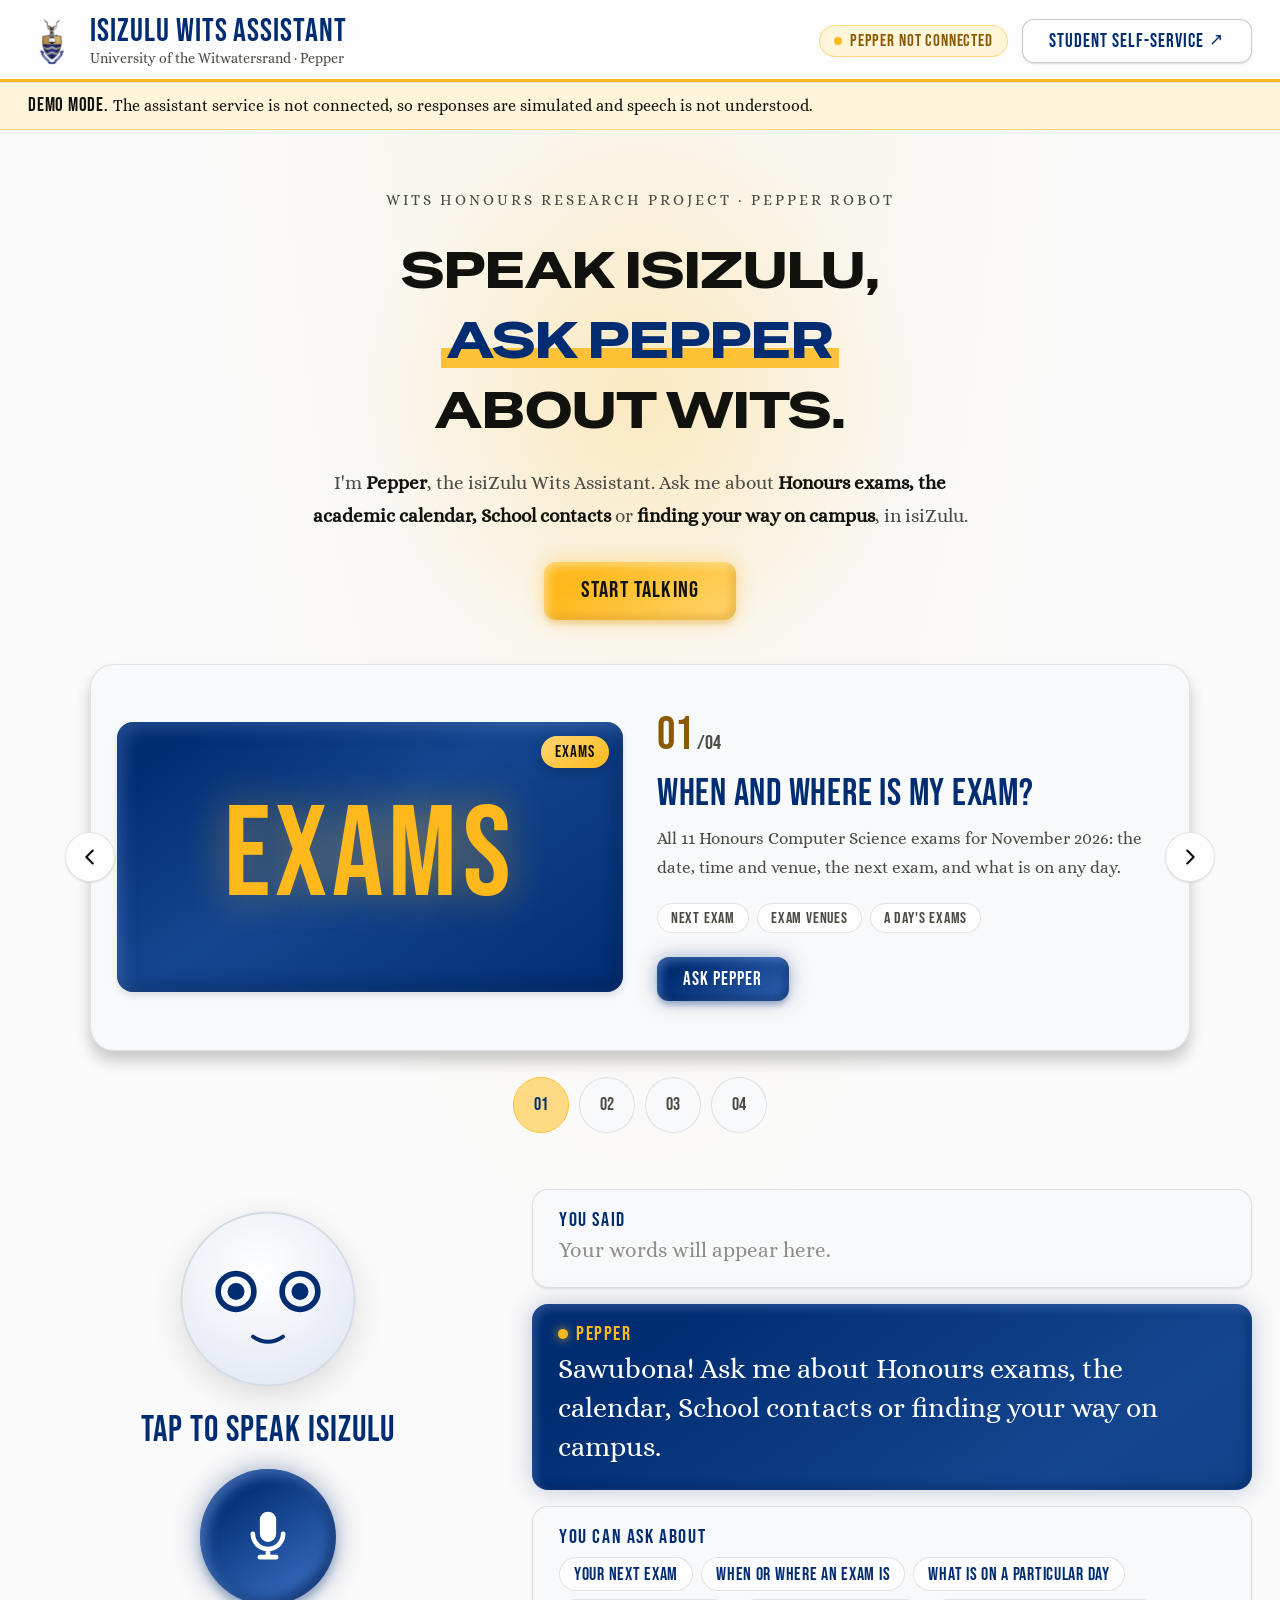
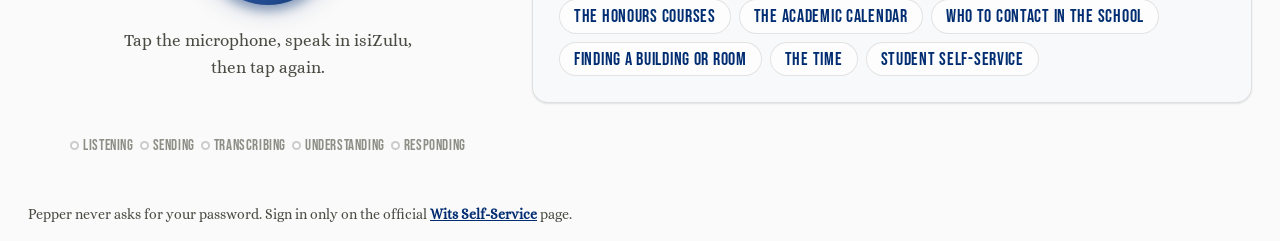
==== commit d2c43db5: "Add a portfolio-style welcome section to the tablet UI Hero modelled on karabomnisi.site: eyebrow, e" ====
--- a/pepper_app/html/index.html
+++ b/pepper_app/html/index.html
@@ -31,7 +31,93 @@
     <strong>Demo mode.</strong> The assistant service is not connected, so responses are simulated and speech is not understood.
   </div>
 
-  <main class="stage">
+  <section class="welcome" id="welcome" aria-labelledby="welcomeTitle">
+    <div class="welcome-content">
+      <span class="welcome-eyebrow">Wits Honours research project &middot; Pepper robot</span>
+      <h1 class="welcome-title" id="welcomeTitle">
+        Speak isiZulu,<br>
+        <span>ask Pepper</span><br>
+        about Wits.
+      </h1>
+      <p class="welcome-subtitle">
+        I'm <strong>Pepper</strong>, the isiZulu Wits Assistant. Ask me about
+        <strong>Honours exams, the academic calendar, School contacts</strong> or
+        <strong>finding your way on campus</strong>, in isiZulu.
+      </p>
+      <div class="welcome-actions">
+        <a class="btn btn-gold btn-large" href="#assistant" data-start>Start talking</a>
+      </div>
+    </div>
+
+    <div class="slider" id="welcomeSlider" aria-roledescription="carousel" aria-label="What you can ask">
+      <button class="slider-nav slider-prev" type="button" aria-label="Previous slide"><svg viewBox="0 0 24 24" aria-hidden="true" focusable="false"><path d="M15 5l-7 7 7 7" fill="none" stroke="currentColor" stroke-width="2.4" stroke-linecap="round" stroke-linejoin="round"/></svg></button>
+      <div class="slider-viewport">
+        <div class="slider-track" id="sliderTrack" aria-live="off">
+          <article class="slide is-active" role="group" aria-roledescription="slide" aria-label="1 of 4: Exams">
+            <div class="slide-visual">
+              <span class="slide-word" aria-hidden="true">EXAMS</span>
+              <span class="slide-category">Exams</span>
+            </div>
+            <div class="slide-info">
+              <p class="slide-meta"><span class="slide-number">01</span><span class="slide-total">/04</span></p>
+              <h3>When and where is my exam?</h3>
+              <p class="slide-description">All 11 Honours Computer Science exams for November 2026: the date, time and venue, the next exam, and what is on any day.</p>
+              <ul class="slide-tags"><li>Next exam</li><li>Exam venues</li><li>A day's exams</li></ul>
+              <a class="btn btn-primary" href="#assistant" data-start>Ask Pepper</a>
+            </div>
+          </article>
+          <article class="slide" role="group" aria-roledescription="slide" aria-label="2 of 4: Calendar">
+            <div class="slide-visual">
+              <span class="slide-word" aria-hidden="true">2026</span>
+              <span class="slide-category">Calendar</span>
+            </div>
+            <div class="slide-info">
+              <p class="slide-meta"><span class="slide-number">02</span><span class="slide-total">/04</span></p>
+              <h3>Where are we in the academic year?</h3>
+              <p class="slide-description">Teaching blocks, study breaks, exam periods and the last day of term, from the 2026 Wits academic calendar.</p>
+              <ul class="slide-tags"><li>Semester</li><li>Breaks</li><li>Last day of term</li></ul>
+              <a class="btn btn-primary" href="#assistant" data-start>Ask Pepper</a>
+            </div>
+          </article>
+          <article class="slide" role="group" aria-roledescription="slide" aria-label="3 of 4: Contacts">
+            <div class="slide-visual">
+              <span class="slide-word" aria-hidden="true">CSAM</span>
+              <span class="slide-category">Contacts</span>
+            </div>
+            <div class="slide-info">
+              <p class="slide-meta"><span class="slide-number">03</span><span class="slide-total">/04</span></p>
+              <h3>Who should I talk to?</h3>
+              <p class="slide-description">The Head of School, administrators, General Enquiries and every course coordinator in Computer Science and Applied Mathematics.</p>
+              <ul class="slide-tags"><li>Head of School</li><li>Coordinators</li><li>Enquiries</li></ul>
+              <a class="btn btn-primary" href="#assistant" data-start>Ask Pepper</a>
+            </div>
+          </article>
+          <article class="slide" role="group" aria-roledescription="slide" aria-label="4 of 4: Directions">
+            <div class="slide-visual">
+              <img class="slide-photo" src="assets/campus-map.jpg" alt="" loading="lazy">
+              <span class="slide-category">Directions</span>
+            </div>
+            <div class="slide-info">
+              <p class="slide-meta"><span class="slide-number">04</span><span class="slide-total">/04</span></p>
+              <h3>How do I find a building?</h3>
+              <p class="slide-description">Find MSL rooms in this building and other venues across Braamfontein campus, shown on the official campus map.</p>
+              <ul class="slide-tags"><li>MSL rooms</li><li>East Campus</li><li>Campus map</li></ul>
+              <a class="btn btn-primary" href="#assistant" data-start>Ask Pepper</a>
+            </div>
+          </article>
+        </div>
+      </div>
+      <button class="slider-nav slider-next" type="button" aria-label="Next slide"><svg viewBox="0 0 24 24" aria-hidden="true" focusable="false"><path d="M9 5l7 7-7 7" fill="none" stroke="currentColor" stroke-width="2.4" stroke-linecap="round" stroke-linejoin="round"/></svg></button>
+    </div>
+    <div class="slider-indicators" id="sliderIndicators">
+          <button class="indicator is-active" type="button" data-slide="0" aria-label="Show slide 1"><span class="indicator-fill"></span><span class="indicator-num">01</span></button>
+          <button class="indicator" type="button" data-slide="1" aria-label="Show slide 2"><span class="indicator-fill"></span><span class="indicator-num">02</span></button>
+          <button class="indicator" type="button" data-slide="2" aria-label="Show slide 3"><span class="indicator-fill"></span><span class="indicator-num">03</span></button>
+          <button class="indicator" type="button" data-slide="3" aria-label="Show slide 4"><span class="indicator-fill"></span><span class="indicator-num">04</span></button>
+    </div>
+  </section>
+
+  <main class="stage" id="assistant" tabindex="-1">
     <section class="robot-panel" aria-label="Speak to Pepper">
       <div class="pepper" aria-hidden="true">
         <svg viewBox="0 0 200 200" class="pepper-face" focusable="false">
@@ -234,6 +320,7 @@
   <script src="js/pepper.js"></script>
   <script src="js/demo.js"></script>
   <script src="js/ui.js"></script>
+  <script src="js/welcome.js"></script>
   <script src="js/app.js"></script>
 </body>
 </html>
--- a/pepper_app/html/css/styles.css
+++ b/pepper_app/html/css/styles.css
@@ -5,7 +5,7 @@
    inlines them for the Pepper copy so older tablet WebViews render correctly.
    Layout uses flexbox and margins (no CSS grid / flex gap) for the same reason. */
 
-@import url("https://fonts.googleapis.com/css2?family=Alice&family=Bebas+Neue&display=swap");
+@import url("https://fonts.googleapis.com/css2?family=Alice&family=Bebas+Neue&family=Special+Gothic+Expanded+One&display=swap");
 
 /* Local fallbacks used when Google Fonts cannot be reached (e.g. offline on Pepper). */
 @font-face {
@@ -57,6 +57,7 @@
 
   --font-display: "Bebas Neue", "Grotesk", "Europa Grotesk SH", "Arial Narrow", Arial, sans-serif;
   --font-heading: "Bebas Neue", "Grotesk", "Europa Grotesk SH", "Arial Narrow", Arial, sans-serif;
+  --font-hero: "Special Gothic Expanded One", "Bebas Neue", "Arial Black", Arial, sans-serif;
   --font-text: "Alice", Georgia, "Times New Roman", serif;
   --font-body: -apple-system, BlinkMacSystemFont, "Segoe UI", Roboto, "Helvetica Neue", Arial, sans-serif;
   --font-mono: ui-monospace, SFMono-Regular, Menlo, Consolas, monospace;
@@ -236,6 +237,173 @@
   border-bottom: 1px solid rgba(255, 185, 28, 0.5);
 }
 .banner strong { font: 400 19px/1 "Bebas Neue", "Grotesk", "Europa Grotesk SH", "Arial Narrow", Arial, sans-serif; letter-spacing: 0.04em; }
+
+/* ---------- Welcome (portfolio hero) ---------- */
+.welcome {
+  position: relative;
+  min-height: calc(100vh - 76px);
+  padding: 56px 28px 32px;
+  overflow: hidden;
+}
+.welcome::before {
+  content: "";
+  position: absolute;
+  top: 0; left: 0; right: 0; bottom: 0;
+  background: radial-gradient(circle at 50% 26%, rgba(255, 185, 28, 0.22), transparent 28%);
+  pointer-events: none;
+}
+.welcome-content {
+  position: relative;
+  z-index: 1;
+  max-width: 900px;
+  margin: 0 auto;
+  text-align: center;
+  animation: fadeUp 0.9s ease both;
+}
+.welcome-eyebrow {
+  font: 400 15px/1.4 "Alice", Georgia, "Times New Roman", serif;
+  letter-spacing: 0.2em;
+  text-transform: uppercase;
+  color: #4a4b43;
+}
+.welcome-title {
+  margin: 22px 0;
+  font-family: "Special Gothic Expanded One", "Bebas Neue", "Arial Black", Arial, sans-serif;
+  font-size: 52px;
+  font-weight: 400;
+  line-height: 1.35;
+  letter-spacing: 0;
+  text-transform: uppercase;
+  color: #11120d;
+}
+.welcome-title span {
+  color: #002d72;
+  background-image: linear-gradient(transparent 62%, rgba(255, 185, 28, 0.85) 62%, rgba(255, 185, 28, 0.85) 92%, transparent 92%);
+  padding: 0 0.12em;
+}
+.welcome-subtitle { max-width: 660px; margin: 0 auto 30px; font-size: 19px; line-height: 1.7; color: #4a4b43; }
+.welcome-subtitle strong { color: #11120d; }
+.welcome-actions { display: flex; justify-content: center; margin-bottom: 44px; }
+
+.slider { position: relative; max-width: 1100px; margin: 0 auto 26px; animation: fadeUp 0.9s 0.15s ease both; }
+.slider-viewport {
+  overflow: hidden;
+  border: 1px solid rgba(0, 0, 0, 0.1);
+  border-radius: 24px;
+  background: #f8f9fa;
+  box-shadow: 0 10px 15px rgba(0, 0, 0, 0.2);
+}
+.slider-track { display: flex; transition: transform 0.5s cubic-bezier(0.4, 0, 0.2, 1); }
+.slide { display: flex; align-items: center; flex: 0 0 100%; min-width: 100%; padding: 26px; }
+.slide-visual {
+  position: relative;
+  flex: 1 1 50%;
+  min-width: 0;
+  height: 270px;
+  margin-right: 34px;
+  overflow: hidden;
+  border-radius: 16px;
+  background-image: linear-gradient(325deg, #002d72 0%, #14468f 55%, #002d72 90%);
+  box-shadow: 0 4px 6px rgba(0, 0, 0, 0.1), inset 6px 6px 16px rgba(120, 160, 230, 0.3), inset -6px -6px 16px rgba(0, 20, 60, 0.4);
+}
+.slide-word {
+  position: absolute;
+  left: 0; right: 0; top: 50%;
+  transform: translateY(-50%);
+  text-align: center;
+  font: 400 128px/1 "Bebas Neue", "Grotesk", "Europa Grotesk SH", "Arial Narrow", Arial, sans-serif;
+  letter-spacing: 0.04em;
+  color: #ffb91c;
+  text-shadow: 0 0 40px rgba(255, 185, 28, 0.45);
+  transition: transform 0.5s ease;
+}
+.slide-photo { display: block; width: 100%; height: 100%; object-fit: cover; transition: transform 0.5s ease; }
+@media (hover: hover) {
+  .slide-visual:hover .slide-photo { transform: scale(1.05); }
+  .slide-visual:hover .slide-word { transform: translateY(-50%) scale(1.05); }
+}
+.slide-category {
+  position: absolute;
+  top: 14px; right: 14px;
+  padding: 6px 14px 5px;
+  border-radius: 9999px;
+  background-image: linear-gradient(325deg, #ffb91c, #ffd773);
+  color: #11120d;
+  font: 400 17px/1.2 "Bebas Neue", "Grotesk", "Europa Grotesk SH", "Arial Narrow", Arial, sans-serif;
+  letter-spacing: 0.06em;
+  box-shadow: 0 4px 12px rgba(0, 0, 0, 0.2);
+}
+.slide-info { flex: 1 1 50%; min-width: 0; padding: 8px 8px 8px 0; }
+.slide-meta { margin: 0 0 14px; font-family: "Bebas Neue", "Grotesk", "Europa Grotesk SH", "Arial Narrow", Arial, sans-serif; }
+.slide-number { font-size: 46px; line-height: 1; color: #8a5a00; }
+.slide-total { margin-left: 4px; font-size: 20px; color: #4a4b43; }
+.slide-info h3 { margin-bottom: 10px; font-size: 38px; color: #002d72; }
+.slide-description { margin: 0 0 16px; font-size: 17px; line-height: 1.7; color: #4a4b43; }
+.slide-tags { display: flex; flex-wrap: wrap; list-style: none; margin: 0 -4px 20px; padding: 0; }
+.slide-tags li {
+  margin: 4px;
+  padding: 5px 13px 4px;
+  border: 1px solid rgba(0, 0, 0, 0.1);
+  border-radius: 9999px;
+  background: #fdfdfd;
+  color: #4a4b43;
+  font: 400 16px/1.2 "Bebas Neue", "Grotesk", "Europa Grotesk SH", "Arial Narrow", Arial, sans-serif;
+  letter-spacing: 0.05em;
+}
+@media (hover: hover) {
+  .slide-tags li:hover { border-color: #ffb91c; color: #8a5a00; transform: translateY(-2px); }
+}
+
+.slider-nav {
+  position: absolute;
+  top: 50%;
+  z-index: 2;
+  width: 50px; height: 50px;
+  margin-top: -25px;
+  display: flex; align-items: center; justify-content: center;
+  border: 1px solid rgba(0, 0, 0, 0.1);
+  border-radius: 50%;
+  background: #fdfdfd;
+  color: #11120d;
+  cursor: pointer;
+  box-shadow: 0 1px 2px rgba(0, 0, 0, 0.1);
+  transition: transform 0.3s ease, box-shadow 0.3s ease, border-color 0.3s ease, color 0.3s ease;
+}
+.slider-nav svg { width: 22px; height: 22px; }
+.slider-prev { left: -25px; }
+.slider-next { right: -25px; }
+@media (hover: hover) {
+  .slider-nav:hover { border-color: #ffb91c; color: #002d72; transform: scale(1.1); box-shadow: 0 4px 6px rgba(0, 0, 0, 0.1); }
+}
+
+.slider-indicators { display: flex; justify-content: center; }
+.indicator {
+  position: relative;
+  width: 56px; height: 56px;
+  margin: 0 5px;
+  overflow: hidden;
+  border: 1px solid rgba(0, 0, 0, 0.1);
+  border-radius: 50%;
+  background: #f8f9fa;
+  color: #4a4b43;
+  font: 400 18px/1 "Bebas Neue", "Grotesk", "Europa Grotesk SH", "Arial Narrow", Arial, sans-serif;
+  cursor: pointer;
+}
+.indicator.is-active { border-color: #ffb91c; color: #002d72; background: #fff5db; }
+.indicator-fill { position: absolute; left: 0; top: 0; bottom: 0; width: 0; background: rgba(255, 185, 28, 0.45); }
+.indicator.is-running .indicator-fill { animation: progressFill 5s linear forwards; }
+.indicator-num { position: relative; }
+@media (hover: hover) {
+  .indicator:hover { border-color: #ffb91c; color: #002d72; transform: translateY(-2px); }
+}
+
+@keyframes fadeUp {
+  from { opacity: 0; transform: translateY(28px); }
+  to { opacity: 1; transform: translateY(0); }
+}
+@keyframes progressFill { from { width: 0; } to { width: 100%; } }
+
+#assistant:focus { outline: none; }
 
 /* ---------- Main stage ---------- */
 .stage {
@@ -688,7 +856,17 @@
 .sample-note { font-weight: 600; color: #8a5a00; }
 
 /* ---------- Responsive ---------- */
+@media (max-width: 1180px) {
+  .slider-prev { left: 8px; }
+  .slider-next { right: 8px; }
+}
 @media (max-width: 900px) {
+  .welcome { min-height: 0; padding: 40px 16px 28px; }
+  .welcome-title { font-size: 38px; }
+  .slide { display: block; padding: 18px; }
+  .slide-visual { height: 200px; margin: 0 0 18px; }
+  .slide-word { font-size: 96px; }
+  .slider-nav { top: 118px; margin-top: 0; }
   .stage { flex-direction: column; padding: 16px; }
   .robot-panel { flex: none; max-width: none; margin: 0 0 16px; padding: 8px 0; }
   .pepper { width: 140px; height: 140px; }
@@ -710,6 +888,14 @@
   .field-pair { display: block; margin: 0; }
   .field-pair > .field { margin-left: 0; margin-right: 0; }
   .big-clock { font-size: 72px; }
+  .welcome-eyebrow { font-size: 12px; letter-spacing: 0.15em; }
+  .welcome-title { font-size: 25px; line-height: 1.3; margin: 18px 0; }
+  .welcome-subtitle { font-size: 16px; }
+  .welcome-actions .btn { width: 100%; }
+  .slide-info h3 { font-size: 30px; }
+  .slide-number { font-size: 36px; }
+  .slider-nav { width: 40px; height: 40px; }
+  .indicator { width: 46px; height: 46px; }
 }
 @media (prefers-reduced-motion: reduce) {
   *, *::before, *::after { animation-duration: 0.001s !important; animation-iteration-count: 1 !important; transition: none !important; }
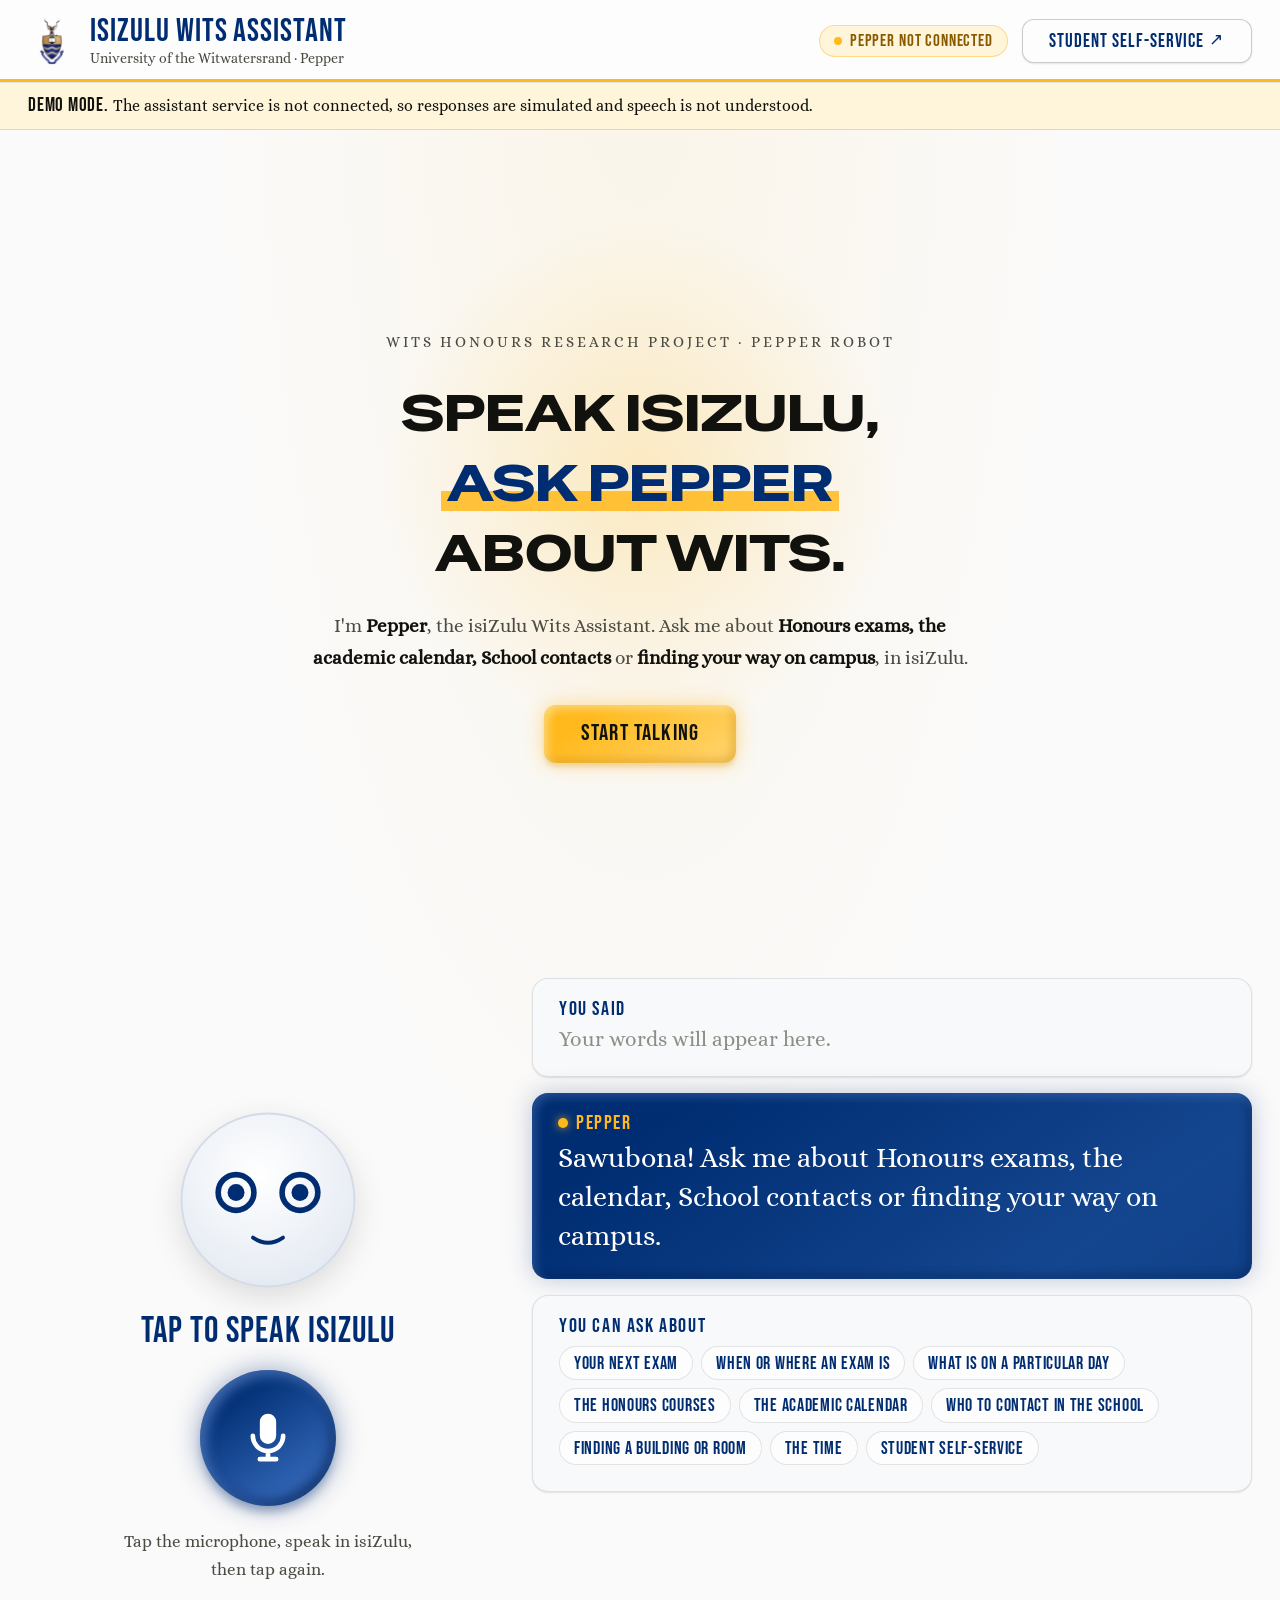
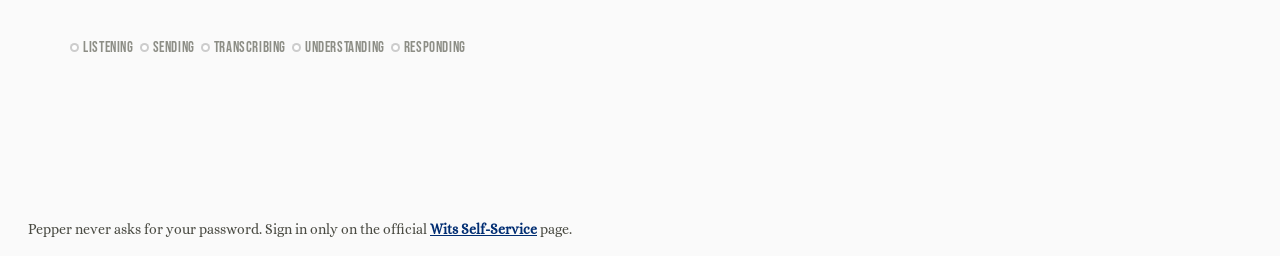
==== commit 0f5f9600: "Remove the welcome slider; keep the hero and Start button The assistant section is now at least scre" ====
--- a/pepper_app/html/index.html
+++ b/pepper_app/html/index.html
@@ -48,73 +48,6 @@
         <a class="btn btn-gold btn-large" href="#assistant" data-start>Start talking</a>
       </div>
     </div>
-
-    <div class="slider" id="welcomeSlider" aria-roledescription="carousel" aria-label="What you can ask">
-      <button class="slider-nav slider-prev" type="button" aria-label="Previous slide"><svg viewBox="0 0 24 24" aria-hidden="true" focusable="false"><path d="M15 5l-7 7 7 7" fill="none" stroke="currentColor" stroke-width="2.4" stroke-linecap="round" stroke-linejoin="round"/></svg></button>
-      <div class="slider-viewport">
-        <div class="slider-track" id="sliderTrack" aria-live="off">
-          <article class="slide is-active" role="group" aria-roledescription="slide" aria-label="1 of 4: Exams">
-            <div class="slide-visual">
-              <span class="slide-word" aria-hidden="true">EXAMS</span>
-              <span class="slide-category">Exams</span>
-            </div>
-            <div class="slide-info">
-              <p class="slide-meta"><span class="slide-number">01</span><span class="slide-total">/04</span></p>
-              <h3>When and where is my exam?</h3>
-              <p class="slide-description">All 11 Honours Computer Science exams for November 2026: the date, time and venue, the next exam, and what is on any day.</p>
-              <ul class="slide-tags"><li>Next exam</li><li>Exam venues</li><li>A day's exams</li></ul>
-              <a class="btn btn-primary" href="#assistant" data-start>Ask Pepper</a>
-            </div>
-          </article>
-          <article class="slide" role="group" aria-roledescription="slide" aria-label="2 of 4: Calendar">
-            <div class="slide-visual">
-              <span class="slide-word" aria-hidden="true">2026</span>
-              <span class="slide-category">Calendar</span>
-            </div>
-            <div class="slide-info">
-              <p class="slide-meta"><span class="slide-number">02</span><span class="slide-total">/04</span></p>
-              <h3>Where are we in the academic year?</h3>
-              <p class="slide-description">Teaching blocks, study breaks, exam periods and the last day of term, from the 2026 Wits academic calendar.</p>
-              <ul class="slide-tags"><li>Semester</li><li>Breaks</li><li>Last day of term</li></ul>
-              <a class="btn btn-primary" href="#assistant" data-start>Ask Pepper</a>
-            </div>
-          </article>
-          <article class="slide" role="group" aria-roledescription="slide" aria-label="3 of 4: Contacts">
-            <div class="slide-visual">
-              <span class="slide-word" aria-hidden="true">CSAM</span>
-              <span class="slide-category">Contacts</span>
-            </div>
-            <div class="slide-info">
-              <p class="slide-meta"><span class="slide-number">03</span><span class="slide-total">/04</span></p>
-              <h3>Who should I talk to?</h3>
-              <p class="slide-description">The Head of School, administrators, General Enquiries and every course coordinator in Computer Science and Applied Mathematics.</p>
-              <ul class="slide-tags"><li>Head of School</li><li>Coordinators</li><li>Enquiries</li></ul>
-              <a class="btn btn-primary" href="#assistant" data-start>Ask Pepper</a>
-            </div>
-          </article>
-          <article class="slide" role="group" aria-roledescription="slide" aria-label="4 of 4: Directions">
-            <div class="slide-visual">
-              <img class="slide-photo" src="assets/campus-map.jpg" alt="" loading="lazy">
-              <span class="slide-category">Directions</span>
-            </div>
-            <div class="slide-info">
-              <p class="slide-meta"><span class="slide-number">04</span><span class="slide-total">/04</span></p>
-              <h3>How do I find a building?</h3>
-              <p class="slide-description">Find MSL rooms in this building and other venues across Braamfontein campus, shown on the official campus map.</p>
-              <ul class="slide-tags"><li>MSL rooms</li><li>East Campus</li><li>Campus map</li></ul>
-              <a class="btn btn-primary" href="#assistant" data-start>Ask Pepper</a>
-            </div>
-          </article>
-        </div>
-      </div>
-      <button class="slider-nav slider-next" type="button" aria-label="Next slide"><svg viewBox="0 0 24 24" aria-hidden="true" focusable="false"><path d="M9 5l7 7-7 7" fill="none" stroke="currentColor" stroke-width="2.4" stroke-linecap="round" stroke-linejoin="round"/></svg></button>
-    </div>
-    <div class="slider-indicators" id="sliderIndicators">
-          <button class="indicator is-active" type="button" data-slide="0" aria-label="Show slide 1"><span class="indicator-fill"></span><span class="indicator-num">01</span></button>
-          <button class="indicator" type="button" data-slide="1" aria-label="Show slide 2"><span class="indicator-fill"></span><span class="indicator-num">02</span></button>
-          <button class="indicator" type="button" data-slide="2" aria-label="Show slide 3"><span class="indicator-fill"></span><span class="indicator-num">03</span></button>
-          <button class="indicator" type="button" data-slide="3" aria-label="Show slide 4"><span class="indicator-fill"></span><span class="indicator-num">04</span></button>
-    </div>
   </section>
 
   <main class="stage" id="assistant" tabindex="-1">
--- a/pepper_app/html/css/styles.css
+++ b/pepper_app/html/css/styles.css
@@ -241,15 +241,18 @@
 /* ---------- Welcome (portfolio hero) ---------- */
 .welcome {
   position: relative;
+  display: flex;
+  flex-direction: column;
+  justify-content: center;
   min-height: calc(100vh - 76px);
-  padding: 56px 28px 32px;
+  padding: 56px 28px 48px;
   overflow: hidden;
 }
 .welcome::before {
   content: "";
   position: absolute;
   top: 0; left: 0; right: 0; bottom: 0;
-  background: radial-gradient(circle at 50% 26%, rgba(255, 185, 28, 0.22), transparent 28%);
+  background: radial-gradient(circle at 50% 42%, rgba(255, 185, 28, 0.22), transparent 32%);
   pointer-events: none;
 }
 .welcome-content {
@@ -283,127 +286,16 @@
 }
 .welcome-subtitle { max-width: 660px; margin: 0 auto 30px; font-size: 19px; line-height: 1.7; color: #4a4b43; }
 .welcome-subtitle strong { color: #11120d; }
-.welcome-actions { display: flex; justify-content: center; margin-bottom: 44px; }
-
-.slider { position: relative; max-width: 1100px; margin: 0 auto 26px; animation: fadeUp 0.9s 0.15s ease both; }
-.slider-viewport {
-  overflow: hidden;
-  border: 1px solid rgba(0, 0, 0, 0.1);
-  border-radius: 24px;
-  background: #f8f9fa;
-  box-shadow: 0 10px 15px rgba(0, 0, 0, 0.2);
-}
-.slider-track { display: flex; transition: transform 0.5s cubic-bezier(0.4, 0, 0.2, 1); }
-.slide { display: flex; align-items: center; flex: 0 0 100%; min-width: 100%; padding: 26px; }
-.slide-visual {
-  position: relative;
-  flex: 1 1 50%;
-  min-width: 0;
-  height: 270px;
-  margin-right: 34px;
-  overflow: hidden;
-  border-radius: 16px;
-  background-image: linear-gradient(325deg, #002d72 0%, #14468f 55%, #002d72 90%);
-  box-shadow: 0 4px 6px rgba(0, 0, 0, 0.1), inset 6px 6px 16px rgba(120, 160, 230, 0.3), inset -6px -6px 16px rgba(0, 20, 60, 0.4);
-}
-.slide-word {
-  position: absolute;
-  left: 0; right: 0; top: 50%;
-  transform: translateY(-50%);
-  text-align: center;
-  font: 400 128px/1 "Bebas Neue", "Grotesk", "Europa Grotesk SH", "Arial Narrow", Arial, sans-serif;
-  letter-spacing: 0.04em;
-  color: #ffb91c;
-  text-shadow: 0 0 40px rgba(255, 185, 28, 0.45);
-  transition: transform 0.5s ease;
-}
-.slide-photo { display: block; width: 100%; height: 100%; object-fit: cover; transition: transform 0.5s ease; }
-@media (hover: hover) {
-  .slide-visual:hover .slide-photo { transform: scale(1.05); }
-  .slide-visual:hover .slide-word { transform: translateY(-50%) scale(1.05); }
-}
-.slide-category {
-  position: absolute;
-  top: 14px; right: 14px;
-  padding: 6px 14px 5px;
-  border-radius: 9999px;
-  background-image: linear-gradient(325deg, #ffb91c, #ffd773);
-  color: #11120d;
-  font: 400 17px/1.2 "Bebas Neue", "Grotesk", "Europa Grotesk SH", "Arial Narrow", Arial, sans-serif;
-  letter-spacing: 0.06em;
-  box-shadow: 0 4px 12px rgba(0, 0, 0, 0.2);
-}
-.slide-info { flex: 1 1 50%; min-width: 0; padding: 8px 8px 8px 0; }
-.slide-meta { margin: 0 0 14px; font-family: "Bebas Neue", "Grotesk", "Europa Grotesk SH", "Arial Narrow", Arial, sans-serif; }
-.slide-number { font-size: 46px; line-height: 1; color: #8a5a00; }
-.slide-total { margin-left: 4px; font-size: 20px; color: #4a4b43; }
-.slide-info h3 { margin-bottom: 10px; font-size: 38px; color: #002d72; }
-.slide-description { margin: 0 0 16px; font-size: 17px; line-height: 1.7; color: #4a4b43; }
-.slide-tags { display: flex; flex-wrap: wrap; list-style: none; margin: 0 -4px 20px; padding: 0; }
-.slide-tags li {
-  margin: 4px;
-  padding: 5px 13px 4px;
-  border: 1px solid rgba(0, 0, 0, 0.1);
-  border-radius: 9999px;
-  background: #fdfdfd;
-  color: #4a4b43;
-  font: 400 16px/1.2 "Bebas Neue", "Grotesk", "Europa Grotesk SH", "Arial Narrow", Arial, sans-serif;
-  letter-spacing: 0.05em;
-}
-@media (hover: hover) {
-  .slide-tags li:hover { border-color: #ffb91c; color: #8a5a00; transform: translateY(-2px); }
-}
-
-.slider-nav {
-  position: absolute;
-  top: 50%;
-  z-index: 2;
-  width: 50px; height: 50px;
-  margin-top: -25px;
-  display: flex; align-items: center; justify-content: center;
-  border: 1px solid rgba(0, 0, 0, 0.1);
-  border-radius: 50%;
-  background: #fdfdfd;
-  color: #11120d;
-  cursor: pointer;
-  box-shadow: 0 1px 2px rgba(0, 0, 0, 0.1);
-  transition: transform 0.3s ease, box-shadow 0.3s ease, border-color 0.3s ease, color 0.3s ease;
-}
-.slider-nav svg { width: 22px; height: 22px; }
-.slider-prev { left: -25px; }
-.slider-next { right: -25px; }
-@media (hover: hover) {
-  .slider-nav:hover { border-color: #ffb91c; color: #002d72; transform: scale(1.1); box-shadow: 0 4px 6px rgba(0, 0, 0, 0.1); }
-}
-
-.slider-indicators { display: flex; justify-content: center; }
-.indicator {
-  position: relative;
-  width: 56px; height: 56px;
-  margin: 0 5px;
-  overflow: hidden;
-  border: 1px solid rgba(0, 0, 0, 0.1);
-  border-radius: 50%;
-  background: #f8f9fa;
-  color: #4a4b43;
-  font: 400 18px/1 "Bebas Neue", "Grotesk", "Europa Grotesk SH", "Arial Narrow", Arial, sans-serif;
-  cursor: pointer;
-}
-.indicator.is-active { border-color: #ffb91c; color: #002d72; background: #fff5db; }
-.indicator-fill { position: absolute; left: 0; top: 0; bottom: 0; width: 0; background: rgba(255, 185, 28, 0.45); }
-.indicator.is-running .indicator-fill { animation: progressFill 5s linear forwards; }
-.indicator-num { position: relative; }
-@media (hover: hover) {
-  .indicator:hover { border-color: #ffb91c; color: #002d72; transform: translateY(-2px); }
-}
+.welcome-actions { display: flex; justify-content: center; }
 
 @keyframes fadeUp {
   from { opacity: 0; transform: translateY(28px); }
   to { opacity: 1; transform: translateY(0); }
 }
-@keyframes progressFill { from { width: 0; } to { width: 100%; } }
 
 #assistant:focus { outline: none; }
+/* Tall enough that "Start talking" can scroll the assistant to the top of the screen. */
+.welcome ~ .stage { min-height: calc(100vh - 48px); }
 
 /* ---------- Main stage ---------- */
 .stage {
@@ -856,17 +748,9 @@
 .sample-note { font-weight: 600; color: #8a5a00; }
 
 /* ---------- Responsive ---------- */
-@media (max-width: 1180px) {
-  .slider-prev { left: 8px; }
-  .slider-next { right: 8px; }
-}
 @media (max-width: 900px) {
   .welcome { min-height: 0; padding: 40px 16px 28px; }
   .welcome-title { font-size: 38px; }
-  .slide { display: block; padding: 18px; }
-  .slide-visual { height: 200px; margin: 0 0 18px; }
-  .slide-word { font-size: 96px; }
-  .slider-nav { top: 118px; margin-top: 0; }
   .stage { flex-direction: column; padding: 16px; }
   .robot-panel { flex: none; max-width: none; margin: 0 0 16px; padding: 8px 0; }
   .pepper { width: 140px; height: 140px; }
@@ -892,10 +776,6 @@
   .welcome-title { font-size: 25px; line-height: 1.3; margin: 18px 0; }
   .welcome-subtitle { font-size: 16px; }
   .welcome-actions .btn { width: 100%; }
-  .slide-info h3 { font-size: 30px; }
-  .slide-number { font-size: 36px; }
-  .slider-nav { width: 40px; height: 40px; }
-  .indicator { width: 46px; height: 46px; }
 }
 @media (prefers-reduced-motion: reduce) {
   *, *::before, *::after { animation-duration: 0.001s !important; animation-iteration-count: 1 !important; transition: none !important; }
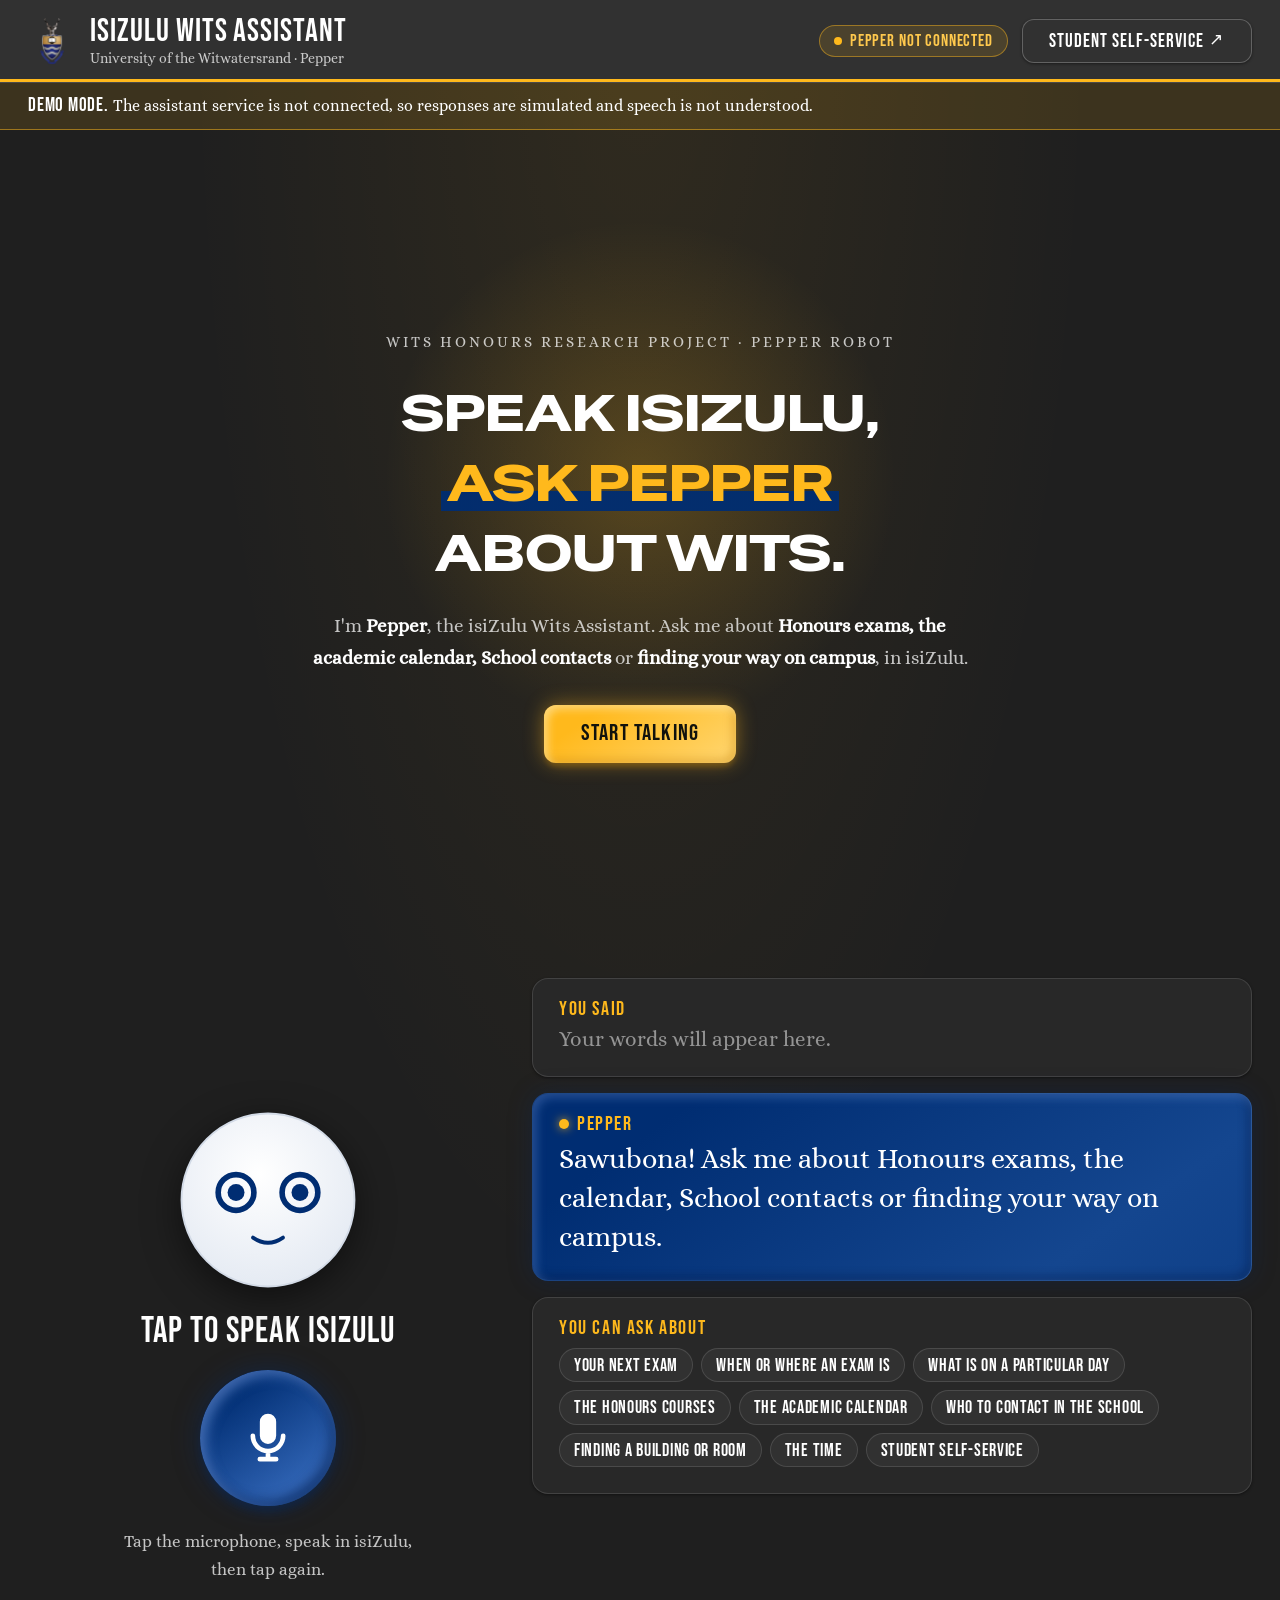
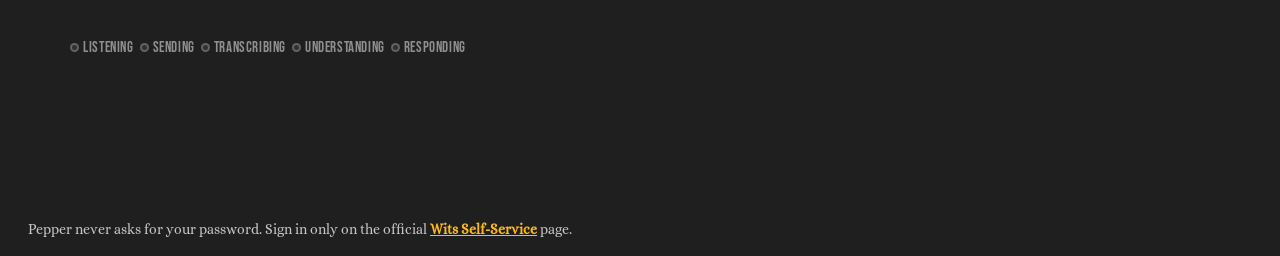
==== commit 8eefac10: "Switch the UI to a dark theme: #1f1f1f background, white text Wits blue stays for the mic, buttons a" ====
--- a/pepper_app/html/index.html
+++ b/pepper_app/html/index.html
@@ -5,8 +5,8 @@
   <meta name="viewport" content="width=device-width, initial-scale=1, viewport-fit=cover">
   <title>isiZulu Wits Assistant</title>
   <meta name="description" content="Speak isiZulu to Pepper: the tablet interface for the isiZulu Wits Assistant research project.">
-  <meta name="theme-color" content="#002d72">
-  <meta name="color-scheme" content="light only">
+  <meta name="theme-color" content="#1f1f1f">
+  <meta name="color-scheme" content="dark only">
   <link rel="icon" type="image/png" href="assets/favicon.png">
   <link rel="stylesheet" href="css/styles.css">
 </head>
@@ -254,6 +254,7 @@
   <script src="js/demo.js"></script>
   <script src="js/ui.js"></script>
   <script src="js/welcome.js"></script>
+  <script src="js/pepper3d.js"></script>
   <script src="js/app.js"></script>
 </body>
 </html>
--- a/pepper_app/html/css/styles.css
+++ b/pepper_app/html/css/styles.css
@@ -1,6 +1,6 @@
 /* isiZulu Wits Assistant: tablet interface styles, in the project owner's
    portfolio style (Bebas Neue + Alice, glossy gradient buttons, bordered
-   lifting cards), light mode only. Accents: #ffb91c gold and #002d72 blue.
+   lifting cards), one dark theme: #1f1f1f background, white text. Accents: #ffb91c gold and #002d72 blue.
    Custom properties are used for maintainability; scripts/sync_pepper_html.py
    inlines them for the Pepper copy so older tablet WebViews render correctly.
    Layout uses flexbox and margins (no CSS grid / flex gap) for the same reason. */
@@ -27,33 +27,36 @@
 }
 
 :root {
-  color-scheme: light only;
-
-  /* Portfolio light theme */
-  --bg: #fafafa;
-  --surface: #f8f9fa;
-  --surface-elevated: #fdfdfd;
+  color-scheme: dark only;
+
+  /* Dark theme: #1f1f1f background, white text */
+  --bg: #1f1f1f;
+  --surface: #282828;
+  --surface-elevated: #313131;
   --white: #ffffff;
-  --ink: #11120d;
-  --ink-muted: #4a4b43;
-  --line: rgba(0, 0, 0, 0.1);
-  --line-strong: rgba(0, 0, 0, 0.2);
+  --ink: #ffffff;
+  --ink-muted: rgba(255, 255, 255, 0.74);
+  --ink-faint: rgba(255, 255, 255, 0.5);
+  --on-gold: #11120d;
+  --accent-text: #ffb91c;
+  --line: rgba(255, 255, 255, 0.12);
+  --line-strong: rgba(255, 255, 255, 0.24);
 
   /* Accents */
   --blue: #002d72;
   --blue-light: #2f63b3;
   --blue-dark: #001d4a;
-  --blue-soft: #e8edf6;
+  --blue-soft: rgba(47, 99, 179, 0.24);
   --gold: #ffb91c;
   --gold-light: #ffd773;
-  --gold-dark: #8a5a00;
-  --gold-soft: #fff5db;
+  --gold-dark: #ffc94d;
+  --gold-soft: rgba(255, 185, 28, 0.13);
 
   /* Status */
-  --danger: #b42318;
-  --danger-soft: #fdecea;
-  --ok: #1d7a46;
-  --ok-soft: #e5f4ec;
+  --danger: #ff6b5f;
+  --danger-soft: rgba(255, 107, 95, 0.16);
+  --ok: #5fd08f;
+  --ok-soft: rgba(95, 208, 143, 0.14);
 
   --font-display: "Bebas Neue", "Grotesk", "Europa Grotesk SH", "Arial Narrow", Arial, sans-serif;
   --font-heading: "Bebas Neue", "Grotesk", "Europa Grotesk SH", "Arial Narrow", Arial, sans-serif;
@@ -69,10 +72,10 @@
   --radius: 16px;
   --radius-small: 12px;
 
-  --shadow-sm: 0 1px 2px rgba(0, 0, 0, 0.1);
-  --shadow-md: 0 4px 6px rgba(0, 0, 0, 0.1);
-  --shadow-lg: 0 10px 15px rgba(0, 0, 0, 0.2);
-  --shadow: 0 1px 2px rgba(0, 0, 0, 0.1);
+  --shadow-sm: 0 1px 3px rgba(0, 0, 0, 0.45);
+  --shadow-md: 0 4px 10px rgba(0, 0, 0, 0.45);
+  --shadow-lg: 0 12px 24px rgba(0, 0, 0, 0.55);
+  --shadow: 0 1px 3px rgba(0, 0, 0, 0.45);
   --glow-gold: 0 0 40px rgba(255, 185, 28, 0.35);
   --glow-blue: 0 0 22px rgba(0, 45, 114, 0.35);
 }
@@ -89,9 +92,9 @@
   min-height: 100vh;
   display: flex;
   flex-direction: column;
-  background: radial-gradient(ellipse at top, rgba(255, 185, 28, 0.08), transparent 50%), #fafafa;
-  background-color: #fafafa;
-  color: #11120d;
+  background: radial-gradient(ellipse at top, rgba(255, 185, 28, 0.08), transparent 50%), #1f1f1f;
+  background-color: #1f1f1f;
+  color: #ffffff;
   font-family: "Alice", Georgia, "Times New Roman", serif;
   font-size: 17px;
   line-height: 1.6;
@@ -99,11 +102,11 @@
   -webkit-font-smoothing: antialiased;
 }
 
-h1, h2, h3 { font-family: "Bebas Neue", "Grotesk", "Europa Grotesk SH", "Arial Narrow", Arial, sans-serif; font-weight: 400; margin: 0; line-height: 1.1; letter-spacing: 0.02em; color: #11120d; }
+h1, h2, h3 { font-family: "Bebas Neue", "Grotesk", "Europa Grotesk SH", "Arial Narrow", Arial, sans-serif; font-weight: 400; margin: 0; line-height: 1.1; letter-spacing: 0.02em; color: #ffffff; }
 
 [hidden] { display: none !important; }
 
-a { color: #002d72; }
+a { color: #ffb91c; }
 
 :focus { outline: none; }
 :focus-visible { outline: 3px solid #ffb91c; outline-offset: 3px; }
@@ -111,7 +114,7 @@
 
 /* ---------- Scrollbar ---------- */
 ::-webkit-scrollbar { width: 8px; height: 8px; }
-::-webkit-scrollbar-track { background: #fafafa; }
+::-webkit-scrollbar-track { background: #1f1f1f; }
 ::-webkit-scrollbar-thumb { background: #ffb91c; border-radius: 9999px; }
 ::-webkit-scrollbar-thumb:hover { background: #002d72; }
 
@@ -155,10 +158,10 @@
     inset -4px -4px 8px rgba(190, 120, 0, 0.35);
 }
 .btn-outline {
-  background: #fdfdfd;
-  color: #002d72;
-  border-color: rgba(0, 0, 0, 0.2);
-  box-shadow: 0 1px 2px rgba(0, 0, 0, 0.1);
+  background: #313131;
+  color: #ffffff;
+  border-color: rgba(255, 255, 255, 0.24);
+  box-shadow: 0 1px 3px rgba(0, 0, 0, 0.45);
 }
 .btn-small { min-height: 36px; padding: 0 1em; font-size: 17px; border-radius: 8px; }
 .btn-large { min-height: 58px; padding: 0 1.6em; font-size: 23px; }
@@ -168,7 +171,7 @@
   .btn-primary:hover, .btn-gold:hover { background-position: right top; transform: translateY(-4px); }
   .btn-primary:hover { box-shadow: 0 0 22px rgba(0, 45, 114, 0.35); }
   .btn-gold:hover { box-shadow: 0 0 40px rgba(255, 185, 28, 0.35); }
-  .btn-outline:hover { border-color: #ffb91c; color: #001d4a; background: #ffffff; }
+  .btn-outline:hover { border-color: #ffb91c; color: #ffb91c; background: #282828; }
 }
 
 /* ---------- Top bar ---------- */
@@ -177,8 +180,8 @@
   align-items: center;
   justify-content: space-between;
   padding: 12px 28px;
-  background: #fdfdfd;
-  border-bottom: 1px solid rgba(0, 0, 0, 0.1);
+  background: #313131;
+  border-bottom: 1px solid rgba(255, 255, 255, 0.12);
   box-shadow: inset 0 -3px 0 #ffb91c;
 }
 .brand {
@@ -197,8 +200,8 @@
 }
 .brand-crest { width: 48px; height: 48px; object-fit: contain; margin-right: 14px; }
 .brand-text { display: flex; flex-direction: column; }
-.brand-title { font-family: "Bebas Neue", "Grotesk", "Europa Grotesk SH", "Arial Narrow", Arial, sans-serif; font-size: 32px; line-height: 1; color: #002d72; letter-spacing: 0.03em; }
-.brand-sub { margin-top: 2px; font-family: "Alice", Georgia, "Times New Roman", serif; font-size: 14px; color: #4a4b43; }
+.brand-title { font-family: "Bebas Neue", "Grotesk", "Europa Grotesk SH", "Arial Narrow", Arial, sans-serif; font-size: 32px; line-height: 1; color: #ffffff; letter-spacing: 0.03em; }
+.brand-sub { margin-top: 2px; font-family: "Alice", Georgia, "Times New Roman", serif; font-size: 14px; color: rgba(255, 255, 255, 0.74); }
 .topbar-actions { display: flex; align-items: center; }
 .topbar-actions > * + * { margin-left: 14px; }
 
@@ -207,10 +210,10 @@
   align-items: center;
   height: 32px;
   padding: 0 14px;
-  border: 1px solid rgba(0, 0, 0, 0.1);
+  border: 1px solid rgba(255, 255, 255, 0.12);
   border-radius: 9999px;
-  background: #f8f9fa;
-  color: #4a4b43;
+  background: #282828;
+  color: rgba(255, 255, 255, 0.74);
   font: 400 17px/1 "Bebas Neue", "Grotesk", "Europa Grotesk SH", "Arial Narrow", Arial, sans-serif;
   letter-spacing: 0.05em;
   white-space: nowrap;
@@ -222,17 +225,17 @@
   border-radius: 50%;
   background: #9a9b93;
 }
-.pill[data-status="connected"] { background: #e5f4ec; color: #1d7a46; border-color: rgba(29, 122, 70, 0.2); }
-.pill[data-status="connected"]::before { background: #1d7a46; }
-.pill[data-status="demo"] { background: #fff5db; color: #8a5a00; border-color: rgba(255, 185, 28, 0.45); }
+.pill[data-status="connected"] { background: rgba(95, 208, 143, 0.14); color: #5fd08f; border-color: rgba(29, 122, 70, 0.2); }
+.pill[data-status="connected"]::before { background: #5fd08f; }
+.pill[data-status="demo"] { background: rgba(255, 185, 28, 0.13); color: #ffc94d; border-color: rgba(255, 185, 28, 0.45); }
 .pill[data-status="demo"]::before { background: #ffb91c; }
-.pill[data-status="pepper"] { background: #e8edf6; color: #002d72; border-color: rgba(0, 45, 114, 0.2); }
+.pill[data-status="pepper"] { background: rgba(47, 99, 179, 0.24); color: #ffb91c; border-color: rgba(0, 45, 114, 0.2); }
 .pill[data-status="pepper"]::before { background: #002d72; }
 
 .banner {
   padding: 10px 28px;
-  background: #fff5db;
-  color: #11120d;
+  background: rgba(255, 185, 28, 0.13);
+  color: #ffffff;
   font-size: 16px;
   border-bottom: 1px solid rgba(255, 185, 28, 0.5);
 }
@@ -267,7 +270,7 @@
   font: 400 15px/1.4 "Alice", Georgia, "Times New Roman", serif;
   letter-spacing: 0.2em;
   text-transform: uppercase;
-  color: #4a4b43;
+  color: rgba(255, 255, 255, 0.74);
 }
 .welcome-title {
   margin: 22px 0;
@@ -277,15 +280,15 @@
   line-height: 1.35;
   letter-spacing: 0;
   text-transform: uppercase;
-  color: #11120d;
+  color: #ffffff;
 }
 .welcome-title span {
-  color: #002d72;
-  background-image: linear-gradient(transparent 62%, rgba(255, 185, 28, 0.85) 62%, rgba(255, 185, 28, 0.85) 92%, transparent 92%);
+  color: #ffb91c;
+  background-image: linear-gradient(transparent 62%, rgba(0, 45, 114, 0.95) 62%, rgba(0, 45, 114, 0.95) 92%, transparent 92%);
   padding: 0 0.12em;
 }
-.welcome-subtitle { max-width: 660px; margin: 0 auto 30px; font-size: 19px; line-height: 1.7; color: #4a4b43; }
-.welcome-subtitle strong { color: #11120d; }
+.welcome-subtitle { max-width: 660px; margin: 0 auto 30px; font-size: 19px; line-height: 1.7; color: rgba(255, 255, 255, 0.74); }
+.welcome-subtitle strong { color: #ffffff; }
 .welcome-actions { display: flex; justify-content: center; }
 
 @keyframes fadeUp {
@@ -326,8 +329,28 @@
 .conversation > .card + .card { margin-top: 16px; }
 
 /* ---------- Pepper face ---------- */
-.pepper { width: 188px; height: 188px; filter: drop-shadow(0 10px 15px rgba(0, 0, 0, 0.12)); }
+.pepper { width: 188px; height: 188px; filter: drop-shadow(0 10px 18px rgba(0, 0, 0, 0.5)); }
 .pepper-face { width: 100%; height: 100%; display: block; }
+/* 3D Pepper (js/pepper3d.js) replaces the drawn face when the meshes are installed. */
+.pepper.has-3d {
+  position: relative;
+  width: 250px; height: 310px;
+  filter: none;
+  touch-action: pan-y;
+  background: radial-gradient(ellipse 58% 52% at 50% 46%, rgba(70, 120, 200, 0.28), rgba(70, 120, 200, 0.08) 60%, transparent 72%);
+}
+.pepper.has-3d::after {          /* floor shadow */
+  content: "";
+  position: absolute;
+  left: 30%; right: 30%; bottom: 2px;
+  height: 14px;
+  border-radius: 50%;
+  background: radial-gradient(ellipse at center, rgba(0, 0, 0, 0.6), transparent 70%);
+  pointer-events: none;
+}
+.pepper.has-3d .pepper-face { display: none; }
+.pepper-canvas { display: block; width: 100%; height: 100%; cursor: grab; }
+.pepper-canvas:active { cursor: grabbing; }
 .eye { transform-box: fill-box; transform-origin: center; animation: blink 6s infinite; }
 .eye-ring { fill: none; stroke: #002d72; stroke-width: 6; transition: stroke 0.3s; }
 .eye-core { fill: #002d72; transition: fill 0.3s; }
@@ -376,9 +399,9 @@
   font-size: 36px;
   line-height: 1.1;
   letter-spacing: 0.03em;
-  color: #002d72;
-}
-body[data-state="error"] .state-label { color: #b42318; }
+  color: #ffffff;
+}
+body[data-state="error"] .state-label { color: #ff6b5f; }
 
 .mic {
   position: relative;
@@ -423,7 +446,7 @@
   position: absolute;
   top: -8px; left: -8px; right: -8px; bottom: -8px;
   border-radius: 50%;
-  border: 5px solid rgba(0, 45, 114, 0.12);
+  border: 5px solid rgba(255, 255, 255, 0.14);
   border-top-color: #ffb91c;
   animation: spin 0.9s linear infinite;
 }
@@ -449,13 +472,13 @@
 body[data-state="classifying"] .mic-spinner,
 body[data-state="executing"] .mic-spinner { display: block; }
 
-.mic-hint { margin: 22px 0 0; color: #4a4b43; font-size: 17px; max-width: 320px; }
+.mic-hint { margin: 22px 0 0; color: rgba(255, 255, 255, 0.74); font-size: 17px; max-width: 320px; }
 .timer {
   margin: 6px 0 0;
   min-height: 28px;
   font: 400 24px/28px "Bebas Neue", "Grotesk", "Europa Grotesk SH", "Arial Narrow", Arial, sans-serif;
   letter-spacing: 0.06em;
-  color: #002d72;
+  color: #ffb91c;
   visibility: hidden;
 }
 body[data-state="listening"] .timer { visibility: visible; }
@@ -470,34 +493,34 @@
   padding: 0;
   font: 400 15px/1.2 "Bebas Neue", "Grotesk", "Europa Grotesk SH", "Arial Narrow", Arial, sans-serif;
   letter-spacing: 0.04em;
-  color: #8d8e86;
+  color: rgba(255, 255, 255, 0.5);
 }
 .steps li { display: flex; align-items: center; margin: 4px 3px; white-space: nowrap; }
 .steps .dot {
   width: 9px; height: 9px;
   margin-right: 4px;
   border-radius: 50%;
-  border: 2px solid rgba(0, 0, 0, 0.2);
-  background: #ffffff;
-}
-.steps li[data-status="active"] { color: #002d72; }
+  border: 2px solid rgba(255, 255, 255, 0.24);
+  background: #313131;
+}
+.steps li[data-status="active"] { color: #ffb91c; }
 .steps li[data-status="active"] .dot { border-color: #ffb91c; background: #ffb91c; animation: glow 1s ease-in-out infinite; }
-.steps li[data-status="done"] { color: #002d72; }
-.steps li[data-status="done"] .dot { border-color: #002d72; background: #002d72; }
-.steps li[data-status="failed"] { color: #b42318; }
-.steps li[data-status="failed"] .dot { border-color: #b42318; background: #b42318; }
+.steps li[data-status="done"] { color: #ffffff; }
+.steps li[data-status="done"] .dot { border-color: #ffffff; background: #ffffff; }
+.steps li[data-status="failed"] { color: #ff6b5f; }
+.steps li[data-status="failed"] .dot { border-color: #ff6b5f; background: #ff6b5f; }
 
 /* ---------- Cards ---------- */
 .card {
-  background: #f8f9fa;
-  border: 1px solid rgba(0, 0, 0, 0.1);
+  background: #282828;
+  border: 1px solid rgba(255, 255, 255, 0.12);
   border-radius: 16px;
   padding: 20px 26px 22px;
-  box-shadow: 0 1px 2px rgba(0, 0, 0, 0.1);
+  box-shadow: 0 1px 3px rgba(0, 0, 0, 0.45);
   transition: background-color 0.3s ease, border-color 0.3s ease, color 0.3s ease, transform 0.3s ease, box-shadow 0.3s ease;
 }
 @media (hover: hover) {
-  .card:hover { border-color: #ffb91c; transform: translateY(-4px); box-shadow: 0 10px 15px rgba(0, 0, 0, 0.2); }
+  .card:hover { border-color: #ffb91c; transform: translateY(-4px); box-shadow: 0 12px 24px rgba(0, 0, 0, 0.55); }
 }
 .card-label {
   display: flex;
@@ -507,13 +530,13 @@
   font-size: 20px;
   line-height: 1;
   letter-spacing: 0.08em;
-  color: #002d72;
-}
-.transcript { margin: 0; font-size: 25px; line-height: 1.4; color: #11120d; word-wrap: break-word; }
-.transcript.is-empty { color: #8d8e86; font-size: 21px; }
+  color: #ffb91c;
+}
+.transcript { margin: 0; font-size: 25px; line-height: 1.4; color: #ffffff; word-wrap: break-word; }
+.transcript.is-empty { color: rgba(255, 255, 255, 0.5); font-size: 21px; }
 
 .card-reply {
-  border: none;
+  border: 1px solid rgba(255, 255, 255, 0.1);
   color: #ffffff;
   background-size: 200% auto;
   background-image: linear-gradient(325deg, #002d72 0%, #14468f 55%, #002d72 90%);
@@ -528,18 +551,18 @@
 .card-reply .card-label { color: #ffb91c; }
 .speaker-dot { width: 10px; height: 10px; margin-right: 8px; border-radius: 50%; background: #ffb91c; box-shadow: 0 0 10px rgba(255, 185, 28, 0.8); }
 .response { margin: 0; font-size: 28px; line-height: 1.4; }
-body[data-state="error"] .card-reply { background-image: none; background: #ffffff; border: 1px solid #b42318; color: #11120d; box-shadow: 0 1px 2px rgba(0, 0, 0, 0.1); }
-body[data-state="error"] .card-reply .card-label { color: #b42318; }
-body[data-state="error"] .speaker-dot { background: #b42318; box-shadow: none; }
+body[data-state="error"] .card-reply { background-image: none; background: #313131; border: 1px solid #ff6b5f; color: #ffffff; box-shadow: 0 1px 3px rgba(0, 0, 0, 0.45); }
+body[data-state="error"] .card-reply .card-label { color: #ff6b5f; }
+body[data-state="error"] .speaker-dot { background: #ff6b5f; box-shadow: none; }
 
 .chips { display: flex; flex-wrap: wrap; list-style: none; margin: 4px -4px 0; padding: 0; }
 .chips li {
   margin: 4px;
   padding: 6px 14px 5px;
-  border: 1px solid rgba(0, 0, 0, 0.1);
+  border: 1px solid rgba(255, 255, 255, 0.12);
   border-radius: 9999px;
-  background: #fdfdfd;
-  color: #002d72;
+  background: #313131;
+  color: #ffffff;
   font: 400 18px/1.2 "Bebas Neue", "Grotesk", "Europa Grotesk SH", "Arial Narrow", Arial, sans-serif;
   letter-spacing: 0.04em;
 }
@@ -557,38 +580,38 @@
   letter-spacing: 0.06em;
   box-shadow: inset -2px -2px 4px rgba(190, 120, 0, 0.3);
 }
-.result-title { font-size: 30px; color: #002d72; }
-.result-meta { margin: 0 0 10px; color: #4a4b43; }
-.result-meta strong { color: #11120d; }
-.big-clock { font-family: "Bebas Neue", "Grotesk", "Europa Grotesk SH", "Arial Narrow", Arial, sans-serif; font-size: 96px; line-height: 0.9; color: #002d72; letter-spacing: 0.03em; }
-.big-date { margin-top: 6px; color: #4a4b43; font-size: 19px; }
+.result-title { font-size: 30px; color: #ffffff; }
+.result-meta { margin: 0 0 10px; color: rgba(255, 255, 255, 0.74); }
+.result-meta strong { color: #ffffff; }
+.big-clock { font-family: "Bebas Neue", "Grotesk", "Europa Grotesk SH", "Arial Narrow", Arial, sans-serif; font-size: 96px; line-height: 0.9; color: #ffb91c; letter-spacing: 0.03em; }
+.big-date { margin-top: 6px; color: rgba(255, 255, 255, 0.74); font-size: 19px; }
 
 .table { width: 100%; border-collapse: collapse; font-size: 17px; }
-.table th, .table td { padding: 9px 10px; text-align: left; border-bottom: 1px solid rgba(0, 0, 0, 0.1); vertical-align: top; }
-.table th { font: 400 16px/1.2 "Bebas Neue", "Grotesk", "Europa Grotesk SH", "Arial Narrow", Arial, sans-serif; letter-spacing: 0.06em; color: #4a4b43; }
-.table tr.is-highlight td { background: #fff5db; }
-.table .mono { font: 400 19px/1.3 "Bebas Neue", "Grotesk", "Europa Grotesk SH", "Arial Narrow", Arial, sans-serif; letter-spacing: 0.04em; color: #002d72; }
+.table th, .table td { padding: 9px 10px; text-align: left; border-bottom: 1px solid rgba(255, 255, 255, 0.12); vertical-align: top; }
+.table th { font: 400 16px/1.2 "Bebas Neue", "Grotesk", "Europa Grotesk SH", "Arial Narrow", Arial, sans-serif; letter-spacing: 0.06em; color: rgba(255, 255, 255, 0.74); }
+.table tr.is-highlight td { background: rgba(255, 185, 28, 0.13); }
+.table .mono { font: 400 19px/1.3 "Bebas Neue", "Grotesk", "Europa Grotesk SH", "Arial Narrow", Arial, sans-serif; letter-spacing: 0.04em; color: #ffb91c; }
 .course-list { list-style: none; margin: 0; padding: 0; }
-.course-list li { display: flex; align-items: center; padding: 8px 0; border-bottom: 1px solid rgba(0, 0, 0, 0.1); }
+.course-list li { display: flex; align-items: center; padding: 8px 0; border-bottom: 1px solid rgba(255, 255, 255, 0.12); }
 .course-list li:last-child { border-bottom: 0; }
-.link-card p { margin: 12px 0 0; color: #4a4b43; font-size: 16px; }
-
-.kind-note { color: #4a4b43; font-size: 15px; }
+.link-card p { margin: 12px 0 0; color: rgba(255, 255, 255, 0.74); font-size: 16px; }
+
+.kind-note { color: rgba(255, 255, 255, 0.74); font-size: 15px; }
 .exam {
   margin-top: 12px;
   padding: 12px 16px;
   border: 1px solid rgba(255, 185, 28, 0.5);
   border-left: 5px solid #ffb91c;
   border-radius: 12px;
-  background: #fff5db;
+  background: rgba(255, 185, 28, 0.13);
 }
 .exam p { margin: 0; }
-.exam-kind { font: 400 17px/1.2 "Bebas Neue", "Grotesk", "Europa Grotesk SH", "Arial Narrow", Arial, sans-serif; letter-spacing: 0.08em; color: #8a5a00; }
+.exam-kind { font: 400 17px/1.2 "Bebas Neue", "Grotesk", "Europa Grotesk SH", "Arial Narrow", Arial, sans-serif; letter-spacing: 0.08em; color: #ffc94d; }
 .exam-when { margin-top: 2px !important; font-size: 19px; }
-.exam-where { margin-top: 2px !important; color: #4a4b43; }
-
-.contact + .contact { margin-top: 14px; padding-top: 14px; border-top: 1px solid rgba(0, 0, 0, 0.1); }
-.contact-role { margin: 0 0 2px; font: 400 17px/1.2 "Bebas Neue", "Grotesk", "Europa Grotesk SH", "Arial Narrow", Arial, sans-serif; letter-spacing: 0.08em; color: #8a5a00; }
+.exam-where { margin-top: 2px !important; color: rgba(255, 255, 255, 0.74); }
+
+.contact + .contact { margin-top: 14px; padding-top: 14px; border-top: 1px solid rgba(255, 255, 255, 0.12); }
+.contact-role { margin: 0 0 2px; font: 400 17px/1.2 "Bebas Neue", "Grotesk", "Europa Grotesk SH", "Arial Narrow", Arial, sans-serif; letter-spacing: 0.08em; color: #ffc94d; }
 .contact-lines { list-style: none; margin: 6px 0 0; padding: 0; font-size: 17px; }
 .contact-lines li { padding: 2px 0; }
 
@@ -598,7 +621,7 @@
   height: 340px;
   overflow: auto;
   -webkit-overflow-scrolling: touch;
-  border: 1px solid rgba(0, 0, 0, 0.1);
+  border: 1px solid rgba(255, 255, 255, 0.12);
   border-radius: 12px;
   background: #e9ebee;
 }
@@ -621,16 +644,16 @@
   position: absolute;
   left: 16px; top: -13px;
   padding: 3px 9px 2px;
-  border: 1px solid rgba(0, 0, 0, 0.1);
+  border: 1px solid rgba(255, 255, 255, 0.12);
   border-radius: 8px;
-  background: #fdfdfd;
-  color: #11120d;
+  background: #313131;
+  color: #ffffff;
   font: 400 17px/1.2 "Bebas Neue", "Grotesk", "Europa Grotesk SH", "Arial Narrow", Arial, sans-serif;
   letter-spacing: 0.04em;
   white-space: nowrap;
-  box-shadow: 0 4px 6px rgba(0, 0, 0, 0.1);
-}
-.campus-map figcaption { display: flex; flex-wrap: wrap; align-items: center; margin-top: 8px; font-size: 15px; color: #4a4b43; }
+  box-shadow: 0 4px 10px rgba(0, 0, 0, 0.45);
+}
+.campus-map figcaption { display: flex; flex-wrap: wrap; align-items: center; margin-top: 8px; font-size: 15px; color: rgba(255, 255, 255, 0.74); }
 .campus-map figcaption > * { margin: 4px 14px 4px 0; }
 .legend::before { content: ""; display: inline-block; width: 12px; height: 12px; margin-right: 6px; border-radius: 50%; vertical-align: -1px; }
 .legend-here::before { background: #002d72; }
@@ -640,39 +663,39 @@
 .research {
   margin: 0 28px 24px;
   padding: 22px 26px 26px;
-  background: #fdfdfd;
-  border: 1px solid rgba(0, 0, 0, 0.2);
+  background: #313131;
+  border: 1px solid rgba(255, 255, 255, 0.24);
   border-radius: 16px;
-  box-shadow: 0 4px 6px rgba(0, 0, 0, 0.1);
+  box-shadow: 0 4px 10px rgba(0, 0, 0, 0.45);
   font-family: -apple-system, BlinkMacSystemFont, "Segoe UI", Roboto, "Helvetica Neue", Arial, sans-serif;
   font-size: 15px;
   line-height: 1.5;
 }
 .research-head { display: flex; align-items: center; flex-wrap: wrap; margin-bottom: 14px; }
-.research-head h2 { font-size: 32px; color: #002d72; margin-right: 16px; }
-.research-note { flex: 1 1 260px; margin: 0; color: #4a4b43; font-size: 14px; }
+.research-head h2 { font-size: 32px; color: #ffffff; margin-right: 16px; }
+.research-note { flex: 1 1 260px; margin: 0; color: rgba(255, 255, 255, 0.74); font-size: 14px; }
 .research-grid { display: flex; flex-wrap: wrap; margin: 0 -8px; }
 .panel {
   flex: 1 1 280px;
   min-width: 0;
   margin: 8px;
   padding: 16px 18px;
-  border: 1px solid rgba(0, 0, 0, 0.1);
+  border: 1px solid rgba(255, 255, 255, 0.12);
   border-radius: 12px;
-  background: #f8f9fa;
+  background: #282828;
 }
 .panel-wide { flex-basis: 100%; }
-.panel h3 { font-size: 22px; color: #002d72; margin-bottom: 10px; }
+.panel h3 { font-size: 22px; color: #ffffff; margin-bottom: 10px; }
 .panel-head { display: flex; align-items: center; justify-content: space-between; flex-wrap: wrap; margin-bottom: 8px; }
 .panel-head h3 { margin-bottom: 0; }
 .panel-actions > * { margin: 4px 0 4px 8px; }
-.muted { color: #4a4b43; font-weight: 400; }
+.muted { color: rgba(255, 255, 255, 0.74); font-weight: 400; }
 .panel h3 .muted { font-size: 18px; }
-.help { margin: 6px 0 0; color: #4a4b43; font-size: 13px; }
-.warning { margin: 10px 0 0; padding: 8px 10px; border: 1px solid rgba(255, 185, 28, 0.5); border-radius: 8px; background: #fff5db; color: #11120d; font-size: 13px; }
+.help { margin: 6px 0 0; color: rgba(255, 255, 255, 0.74); font-size: 13px; }
+.warning { margin: 10px 0 0; padding: 8px 10px; border: 1px solid rgba(255, 185, 28, 0.5); border-radius: 8px; background: rgba(255, 185, 28, 0.13); color: #ffffff; font-size: 13px; }
 
 .field { margin-bottom: 12px; }
-.field-label { display: block; margin-bottom: 4px; font: 400 17px/1.2 "Bebas Neue", "Grotesk", "Europa Grotesk SH", "Arial Narrow", Arial, sans-serif; letter-spacing: 0.05em; color: #11120d; }
+.field-label { display: block; margin-bottom: 4px; font: 400 17px/1.2 "Bebas Neue", "Grotesk", "Europa Grotesk SH", "Arial Narrow", Arial, sans-serif; letter-spacing: 0.05em; color: #ffffff; }
 .field-pair { display: flex; margin: 0 -6px; }
 .field-pair > .field { flex: 1 1 0; min-width: 0; margin-left: 6px; margin-right: 6px; }
 .input-row { display: flex; }
@@ -682,27 +705,27 @@
   width: 100%;
   min-height: 38px;
   padding: 7px 10px;
-  border: 1px solid rgba(0, 0, 0, 0.2);
+  border: 1px solid rgba(255, 255, 255, 0.24);
   border-radius: 8px;
-  background: #ffffff;
-  color: #11120d;
+  background: #313131;
+  color: #ffffff;
   font: 15px/1.4 -apple-system, BlinkMacSystemFont, "Segoe UI", Roboto, "Helvetica Neue", Arial, sans-serif;
 }
 textarea { resize: vertical; margin-bottom: 8px; }
-input:focus-visible, select:focus-visible, textarea:focus-visible { outline: 3px solid #ffb91c; outline-offset: 1px; border-color: #002d72; }
+input:focus-visible, select:focus-visible, textarea:focus-visible { outline: 3px solid #ffb91c; outline-offset: 1px; border-color: #ffb91c; }
 
 .check { display: flex; align-items: center; margin: 6px 0; font-size: 14px; cursor: pointer; }
-.check input { width: 18px; height: 18px; margin: 0 8px 0 0; accent-color: #002d72; }
-
-.segmented { display: flex; border: 1px solid rgba(0, 0, 0, 0.2); border-radius: 12px; overflow: hidden; background: #ffffff; }
+.check input { width: 18px; height: 18px; margin: 0 8px 0 0; accent-color: #ffb91c; }
+
+.segmented { display: flex; border: 1px solid rgba(255, 255, 255, 0.24); border-radius: 12px; overflow: hidden; background: #313131; }
 .segmented button {
   flex: 1 1 0;
   min-height: 40px;
   padding: 0 8px;
   border: 0;
-  border-left: 1px solid rgba(0, 0, 0, 0.1);
+  border-left: 1px solid rgba(255, 255, 255, 0.12);
   background: transparent;
-  color: #002d72;
+  color: #ffffff;
   font: 400 18px/1 "Bebas Neue", "Grotesk", "Europa Grotesk SH", "Arial Narrow", Arial, sans-serif;
   letter-spacing: 0.04em;
   cursor: pointer;
@@ -716,22 +739,22 @@
 .segmented button:focus-visible { outline-offset: -4px; }
 
 .engines { display: flex; flex-wrap: wrap; margin: 4px 0 0; font-size: 13px; }
-.engines dt { flex: 0 0 38%; margin: 0; padding: 3px 0; color: #4a4b43; }
+.engines dt { flex: 0 0 38%; margin: 0; padding: 3px 0; color: rgba(255, 255, 255, 0.74); }
 .engines dd { flex: 0 0 62%; margin: 0; padding: 3px 0; font-family: ui-monospace, SFMono-Regular, Menlo, Consolas, monospace; word-break: break-word; }
 
 .detail-table { width: 100%; border-collapse: collapse; font-size: 14px; }
-.detail-table th, .detail-table td { padding: 7px 8px; border-bottom: 1px solid rgba(0, 0, 0, 0.1); text-align: left; vertical-align: top; }
-.detail-table th { width: 22%; color: #4a4b43; font-weight: 600; }
-.detail-table thead th { font: 400 17px/1.2 "Bebas Neue", "Grotesk", "Europa Grotesk SH", "Arial Narrow", Arial, sans-serif; letter-spacing: 0.06em; color: #002d72; }
+.detail-table th, .detail-table td { padding: 7px 8px; border-bottom: 1px solid rgba(255, 255, 255, 0.12); text-align: left; vertical-align: top; }
+.detail-table th { width: 22%; color: rgba(255, 255, 255, 0.74); font-weight: 600; }
+.detail-table thead th { font: 400 17px/1.2 "Bebas Neue", "Grotesk", "Europa Grotesk SH", "Arial Narrow", Arial, sans-serif; letter-spacing: 0.06em; color: #ffb91c; }
 .detail-table td { font-family: ui-monospace, SFMono-Regular, Menlo, Consolas, monospace; font-size: 13px; word-break: break-word; }
 .detail-table td.text { font-family: -apple-system, BlinkMacSystemFont, "Segoe UI", Roboto, "Helvetica Neue", Arial, sans-serif; font-size: 14px; }
 .table-scroll { overflow-x: auto; -webkit-overflow-scrolling: touch; }
 
 .tag { display: inline-block; padding: 2px 8px; border-radius: 4px; font: 700 12px/1.5 -apple-system, BlinkMacSystemFont, "Segoe UI", Roboto, "Helvetica Neue", Arial, sans-serif; }
-.tag-ok { background: #e5f4ec; color: #1d7a46; }
-.tag-bad { background: #fdecea; color: #b42318; }
-.tag-warn { background: #fff5db; color: #8a5a00; }
-.tag-neutral { background: #e8edf6; color: #002d72; }
+.tag-ok { background: rgba(95, 208, 143, 0.14); color: #5fd08f; }
+.tag-bad { background: rgba(255, 107, 95, 0.16); color: #ff6b5f; }
+.tag-warn { background: rgba(255, 185, 28, 0.13); color: #ffc94d; }
+.tag-neutral { background: rgba(47, 99, 179, 0.24); color: #ffb91c; }
 .detail-table .tag { white-space: nowrap; }
 
 /* ---------- Footer ---------- */
@@ -740,12 +763,12 @@
   flex-wrap: wrap;
   justify-content: space-between;
   padding: 10px 28px 14px;
-  color: #4a4b43;
+  color: rgba(255, 255, 255, 0.74);
   font-size: 14px;
 }
 .footer p { margin: 2px 0; }
 .footer a { font-weight: 600; }
-.sample-note { font-weight: 600; color: #8a5a00; }
+.sample-note { font-weight: 600; color: #ffc94d; }
 
 /* ---------- Responsive ---------- */
 @media (max-width: 900px) {
@@ -754,6 +777,7 @@
   .stage { flex-direction: column; padding: 16px; }
   .robot-panel { flex: none; max-width: none; margin: 0 0 16px; padding: 8px 0; }
   .pepper { width: 140px; height: 140px; }
+  .pepper.has-3d { width: 200px; height: 250px; }
   .topbar { padding: 10px 16px; }
   .research { margin: 0 16px 16px; padding: 16px; }
   .banner, .footer { padding-left: 16px; padding-right: 16px; }
